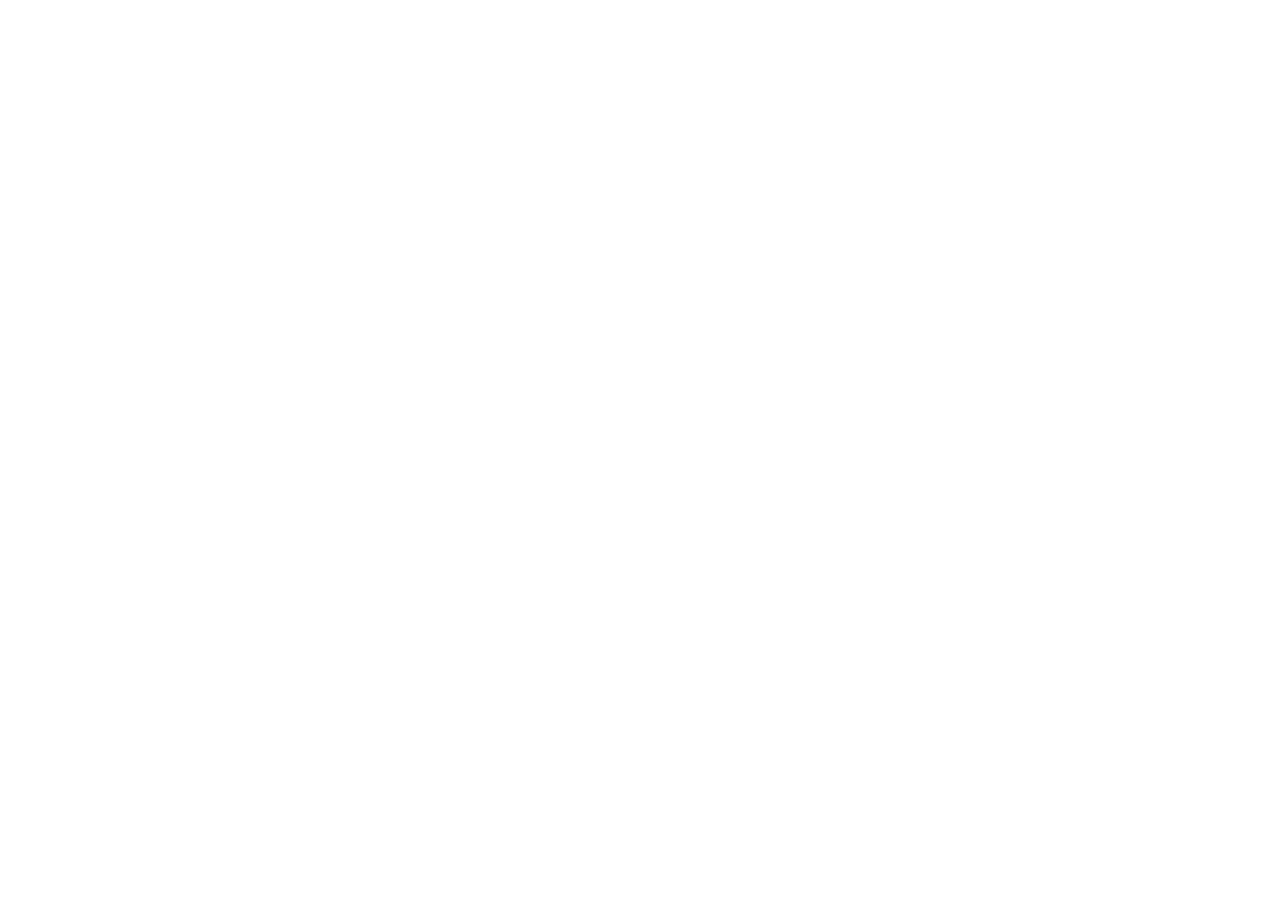
==== index.html @ c27b14d8 "xxx" ====
<!DOCTYPE html>
<html lang="zh-CN">
<head>
    <meta charset="UTF-8">
    <meta name="viewport" content="width=device-width, initial-scale=1.0">
    <title>Document</title>
</head>
<body>
    
</body>
</html>
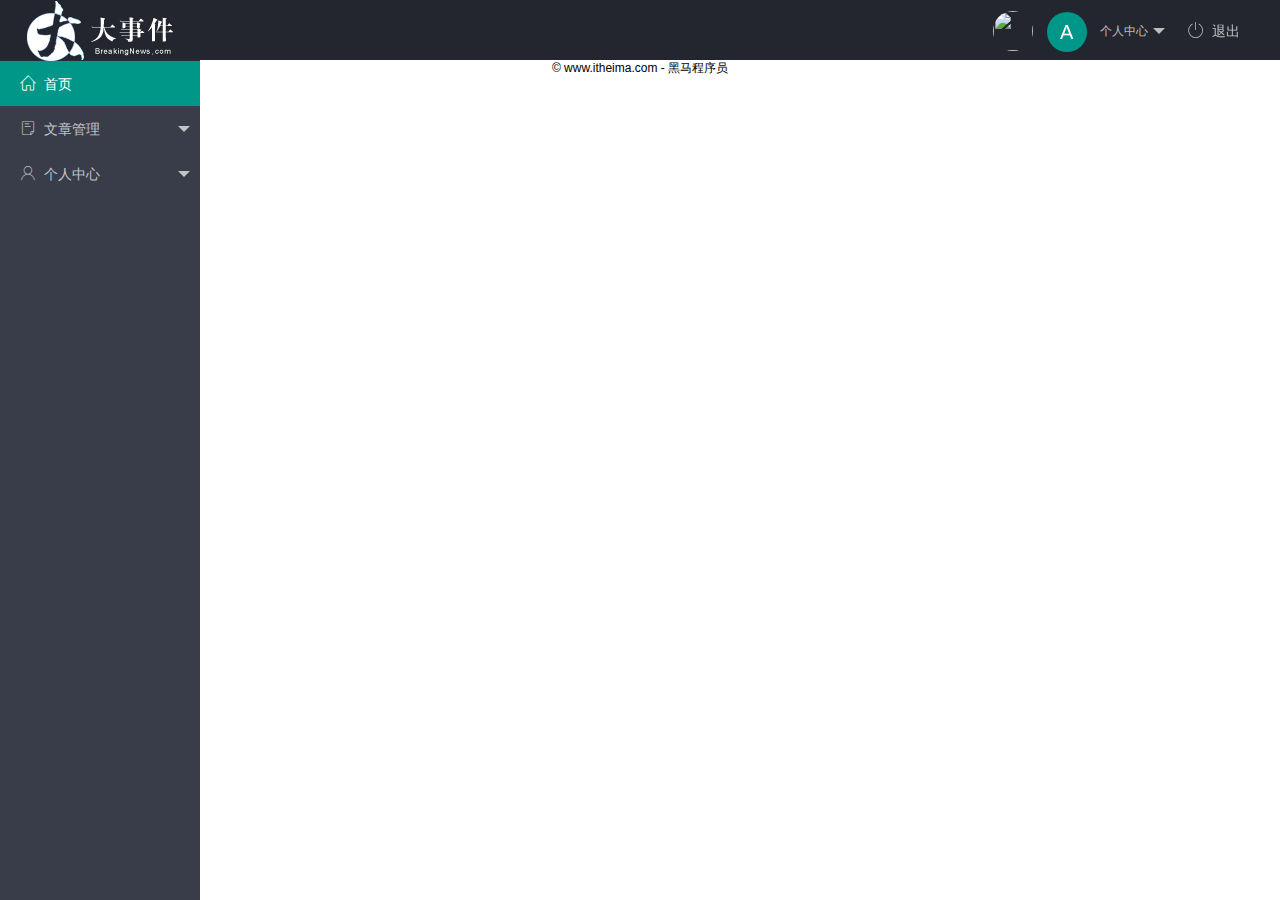
==== commit 047b314f: "完成了主页" ====
--- a/index.html
+++ b/index.html
@@ -1,11 +1,104 @@
 <!DOCTYPE html>
-<html lang="zh-CN">
-<head>
-    <meta charset="UTF-8">
-    <meta name="viewport" content="width=device-width, initial-scale=1.0">
-    <title>Document</title>
-</head>
-<body>
-    
-</body>
+<html lang="en">
+  <head>
+    <meta charset="UTF-8" />
+    <meta name="viewport" content="width=device-width, initial-scale=1.0" />
+    <title>后台主页</title>
+    <!-- 导入 layui 的样式表 -->
+    <link rel="stylesheet" href="/assets/lib/layui/css/layui.css" />
+    <!-- 导入第三方图标库 -->
+    <link rel="stylesheet" href="/assets/fonts/iconfont.css" />
+    <!-- 导入自己的样式表文件： -->
+    <link rel="stylesheet" href="/assets/css/index.css" />
+  </head>
+  <body class="layui-layout-body">
+    <div class="layui-layout layui-layout-admin">
+      <div class="layui-header">
+        <div class="layui-logo">
+          <img src="/assets/images/logo.png" alt="" />
+        </div>
+        <!-- 头部区域（可配合layui已有的水平导航） -->
+        <ul class="layui-nav layui-layout-right">
+          <li class="layui-nav-item">
+            <a href="javascript:;" class="userinfo">
+                <img src="http://t.cn/RCzsdCq" class="layui-nav-img" />
+                <span class="text-avatar">A</span>
+                个人中心
+              </a>
+            <dl class="layui-nav-child">
+              <dd><a href="">基本资料</a></dd>
+              <dd><a href="">更换头像</a></dd>
+              <dd><a href="">重置密码</a></dd>
+            </dl>
+          </li>
+          <li class="layui-nav-item">
+            <a href="javascript:;" id="btnLogout"><span class="iconfont icon-tuichu"></span>退出</a>
+        </li>
+        </ul>
+      </div>
+      
+      
+      
+    </div>
+
+    <div class="layui-side layui-bg-black">
+        <div class="layui-side-scroll">
+            <div class="userinfo">
+                <img src="http://t.cn/RCzsdCq" class="layui-nav-img" />
+                <span class="text-avatar">A</span>
+                <span id="welcome">欢迎 ***</span>
+            </div>
+          <!-- 左侧导航区域（可配合layui已有的垂直导航） -->
+          <ul class="layui-nav layui-nav-tree" lay-shrink="all">
+            <li class="layui-nav-item layui-this">
+              <a href="/home/dashboard.html" target="fm"><span class="iconfont icon-home"></span>首页</a>
+            </li>
+            <li class="layui-nav-item">
+              <a class="" href="javascript:;"><span class="iconfont icon-16"></span>文章管理</a>
+              <dl class="layui-nav-child">
+                <dd>
+                  <a href="javascript:;"><i class="layui-icon layui-icon-app"></i>文章类别</a>
+                </dd>
+                <dd>
+                  <a href="javascript:;"><i class="layui-icon layui-icon-app"></i>文章列表</a>
+                </dd>
+                <dd>
+                  <a href="javascript:;"><i class="layui-icon layui-icon-app"></i>发布文章</a>
+                </dd>
+              </dl>
+            </li>
+            <li class="layui-nav-item">
+              <a href="javascript:;"><span class="iconfont icon-user"></span>个人中心</a>
+              <dl class="layui-nav-child">
+                <dd>
+                  <a href="javascript:;"><i class="layui-icon layui-icon-app"></i>基本资料</a>
+                </dd>
+                <dd>
+                  <a href="javascript:;"><i class="layui-icon layui-icon-app"></i>更换头像</a>
+                </dd>
+                <dd>
+                  <a href="javascript:;"><i class="layui-icon layui-icon-app"></i>重置密码</a>
+                </dd>
+              </dl>
+            </li>
+          </ul>
+        </div>
+      </div>
+      <div class="layui-body">
+        <!-- 内容主体区域 -->
+        <iframe name="fm" src="" frameborder="0"></iframe>
+      </div>
+      <div class="layui-footer">
+        <!-- 底部固定区域 -->
+        © www.itheima.com - 黑马程序员
+      </div>
+    <!-- 导入 layui 的JS文件 -->
+    <script src="/assets/lib/layui/layui.all.js"></script>
+    <!-- 导入 jQuery -->
+    <script src="/assets/lib/jquery.js"></script>
+    <!-- 导入自己封装的 baseAPI -->
+    <script src="/assets/js/baseAPI.js"></script>
+    <!-- 导入自己的 js 文件 -->
+    <script src="/assets/js/index.js"></script>
+  </body>
 </html>--- a/assets/lib/layui/css/layui.css
+++ b/assets/lib/layui/css/layui.css
@@ -0,0 +1,2 @@
+/** layui-v2.5.5 MIT License By https://www.layui.com */
+ .layui-inline,img{display:inline-block;vertical-align:middle}h1,h2,h3,h4,h5,h6{font-weight:400}.layui-edge,.layui-header,.layui-inline,.layui-main{position:relative}.layui-body,.layui-edge,.layui-elip{overflow:hidden}.layui-btn,.layui-edge,.layui-inline,img{vertical-align:middle}.layui-btn,.layui-disabled,.layui-icon,.layui-unselect{-moz-user-select:none;-webkit-user-select:none;-ms-user-select:none}.layui-elip,.layui-form-checkbox span,.layui-form-pane .layui-form-label{text-overflow:ellipsis;white-space:nowrap}.layui-breadcrumb,.layui-tree-btnGroup{visibility:hidden}blockquote,body,button,dd,div,dl,dt,form,h1,h2,h3,h4,h5,h6,input,li,ol,p,pre,td,textarea,th,ul{margin:0;padding:0;-webkit-tap-highlight-color:rgba(0,0,0,0)}a:active,a:hover{outline:0}img{border:none}li{list-style:none}table{border-collapse:collapse;border-spacing:0}h4,h5,h6{font-size:100%}button,input,optgroup,option,select,textarea{font-family:inherit;font-size:inherit;font-style:inherit;font-weight:inherit;outline:0}pre{white-space:pre-wrap;white-space:-moz-pre-wrap;white-space:-pre-wrap;white-space:-o-pre-wrap;word-wrap:break-word}body{line-height:24px;font:14px Helvetica Neue,Helvetica,PingFang SC,Tahoma,Arial,sans-serif}hr{height:1px;margin:10px 0;border:0;clear:both}a{color:#333;text-decoration:none}a:hover{color:#777}a cite{font-style:normal;*cursor:pointer}.layui-border-box,.layui-border-box *{box-sizing:border-box}.layui-box,.layui-box *{box-sizing:content-box}.layui-clear{clear:both;*zoom:1}.layui-clear:after{content:'\20';clear:both;*zoom:1;display:block;height:0}.layui-inline{*display:inline;*zoom:1}.layui-edge{display:inline-block;width:0;height:0;border-width:6px;border-style:dashed;border-color:transparent}.layui-edge-top{top:-4px;border-bottom-color:#999;border-bottom-style:solid}.layui-edge-right{border-left-color:#999;border-left-style:solid}.layui-edge-bottom{top:2px;border-top-color:#999;border-top-style:solid}.layui-edge-left{border-right-color:#999;border-right-style:solid}.layui-disabled,.layui-disabled:hover{color:#d2d2d2!important;cursor:not-allowed!important}.layui-circle{border-radius:100%}.layui-show{display:block!important}.layui-hide{display:none!important}@font-face{font-family:layui-icon;src:url(../font/iconfont.eot?v=250);src:url(../font/iconfont.eot?v=250#iefix) format('embedded-opentype'),url(../font/iconfont.woff2?v=250) format('woff2'),url(../font/iconfont.woff?v=250) format('woff'),url(../font/iconfont.ttf?v=250) format('truetype'),url(../font/iconfont.svg?v=250#layui-icon) format('svg')}.layui-icon{font-family:layui-icon!important;font-size:16px;font-style:normal;-webkit-font-smoothing:antialiased;-moz-osx-font-smoothing:grayscale}.layui-icon-reply-fill:before{content:"\e611"}.layui-icon-set-fill:before{content:"\e614"}.layui-icon-menu-fill:before{content:"\e60f"}.layui-icon-search:before{content:"\e615"}.layui-icon-share:before{content:"\e641"}.layui-icon-set-sm:before{content:"\e620"}.layui-icon-engine:before{content:"\e628"}.layui-icon-close:before{content:"\1006"}.layui-icon-close-fill:before{content:"\1007"}.layui-icon-chart-screen:before{content:"\e629"}.layui-icon-star:before{content:"\e600"}.layui-icon-circle-dot:before{content:"\e617"}.layui-icon-chat:before{content:"\e606"}.layui-icon-release:before{content:"\e609"}.layui-icon-list:before{content:"\e60a"}.layui-icon-chart:before{content:"\e62c"}.layui-icon-ok-circle:before{content:"\1005"}.layui-icon-layim-theme:before{content:"\e61b"}.layui-icon-table:before{content:"\e62d"}.layui-icon-right:before{content:"\e602"}.layui-icon-left:before{content:"\e603"}.layui-icon-cart-simple:before{content:"\e698"}.layui-icon-face-cry:before{content:"\e69c"}.layui-icon-face-smile:before{content:"\e6af"}.layui-icon-survey:before{content:"\e6b2"}.layui-icon-tree:before{content:"\e62e"}.layui-icon-upload-circle:before{content:"\e62f"}.layui-icon-add-circle:before{content:"\e61f"}.layui-icon-download-circle:before{content:"\e601"}.layui-icon-templeate-1:before{content:"\e630"}.layui-icon-util:before{content:"\e631"}.layui-icon-face-surprised:before{content:"\e664"}.layui-icon-edit:before{content:"\e642"}.layui-icon-speaker:before{content:"\e645"}.layui-icon-down:before{content:"\e61a"}.layui-icon-file:before{content:"\e621"}.layui-icon-layouts:before{content:"\e632"}.layui-icon-rate-half:before{content:"\e6c9"}.layui-icon-add-circle-fine:before{content:"\e608"}.layui-icon-prev-circle:before{content:"\e633"}.layui-icon-read:before{content:"\e705"}.layui-icon-404:before{content:"\e61c"}.layui-icon-carousel:before{content:"\e634"}.layui-icon-help:before{content:"\e607"}.layui-icon-code-circle:before{content:"\e635"}.layui-icon-water:before{content:"\e636"}.layui-icon-username:before{content:"\e66f"}.layui-icon-find-fill:before{content:"\e670"}.layui-icon-about:before{content:"\e60b"}.layui-icon-location:before{content:"\e715"}.layui-icon-up:before{content:"\e619"}.layui-icon-pause:before{content:"\e651"}.layui-icon-date:before{content:"\e637"}.layui-icon-layim-uploadfile:before{content:"\e61d"}.layui-icon-delete:before{content:"\e640"}.layui-icon-play:before{content:"\e652"}.layui-icon-top:before{content:"\e604"}.layui-icon-friends:before{content:"\e612"}.layui-icon-refresh-3:before{content:"\e9aa"}.layui-icon-ok:before{content:"\e605"}.layui-icon-layer:before{content:"\e638"}.layui-icon-face-smile-fine:before{content:"\e60c"}.layui-icon-dollar:before{content:"\e659"}.layui-icon-group:before{content:"\e613"}.layui-icon-layim-download:before{content:"\e61e"}.layui-icon-picture-fine:before{content:"\e60d"}.layui-icon-link:before{content:"\e64c"}.layui-icon-diamond:before{content:"\e735"}.layui-icon-log:before{content:"\e60e"}.layui-icon-rate-solid:before{content:"\e67a"}.layui-icon-fonts-del:before{content:"\e64f"}.layui-icon-unlink:before{content:"\e64d"}.layui-icon-fonts-clear:before{content:"\e639"}.layui-icon-triangle-r:before{content:"\e623"}.layui-icon-circle:before{content:"\e63f"}.layui-icon-radio:before{content:"\e643"}.layui-icon-align-center:before{content:"\e647"}.layui-icon-align-right:before{content:"\e648"}.layui-icon-align-left:before{content:"\e649"}.layui-icon-loading-1:before{content:"\e63e"}.layui-icon-return:before{content:"\e65c"}.layui-icon-fonts-strong:before{content:"\e62b"}.layui-icon-upload:before{content:"\e67c"}.layui-icon-dialogue:before{content:"\e63a"}.layui-icon-video:before{content:"\e6ed"}.layui-icon-headset:before{content:"\e6fc"}.layui-icon-cellphone-fine:before{content:"\e63b"}.layui-icon-add-1:before{content:"\e654"}.layui-icon-face-smile-b:before{content:"\e650"}.layui-icon-fonts-html:before{content:"\e64b"}.layui-icon-form:before{content:"\e63c"}.layui-icon-cart:before{content:"\e657"}.layui-icon-camera-fill:before{content:"\e65d"}.layui-icon-tabs:before{content:"\e62a"}.layui-icon-fonts-code:before{content:"\e64e"}.layui-icon-fire:before{content:"\e756"}.layui-icon-set:before{content:"\e716"}.layui-icon-fonts-u:before{content:"\e646"}.layui-icon-triangle-d:before{content:"\e625"}.layui-icon-tips:before{content:"\e702"}.layui-icon-picture:before{content:"\e64a"}.layui-icon-more-vertical:before{content:"\e671"}.layui-icon-flag:before{content:"\e66c"}.layui-icon-loading:before{content:"\e63d"}.layui-icon-fonts-i:before{content:"\e644"}.layui-icon-refresh-1:before{content:"\e666"}.layui-icon-rmb:before{content:"\e65e"}.layui-icon-home:before{content:"\e68e"}.layui-icon-user:before{content:"\e770"}.layui-icon-notice:before{content:"\e667"}.layui-icon-login-weibo:before{content:"\e675"}.layui-icon-voice:before{content:"\e688"}.layui-icon-upload-drag:before{content:"\e681"}.layui-icon-login-qq:before{content:"\e676"}.layui-icon-snowflake:before{content:"\e6b1"}.layui-icon-file-b:before{content:"\e655"}.layui-icon-template:before{content:"\e663"}.layui-icon-auz:before{content:"\e672"}.layui-icon-console:before{content:"\e665"}.layui-icon-app:before{content:"\e653"}.layui-icon-prev:before{content:"\e65a"}.layui-icon-website:before{content:"\e7ae"}.layui-icon-next:before{content:"\e65b"}.layui-icon-component:before{content:"\e857"}.layui-icon-more:before{content:"\e65f"}.layui-icon-login-wechat:before{content:"\e677"}.layui-icon-shrink-right:before{content:"\e668"}.layui-icon-spread-left:before{content:"\e66b"}.layui-icon-camera:before{content:"\e660"}.layui-icon-note:before{content:"\e66e"}.layui-icon-refresh:before{content:"\e669"}.layui-icon-female:before{content:"\e661"}.layui-icon-male:before{content:"\e662"}.layui-icon-password:before{content:"\e673"}.layui-icon-senior:before{content:"\e674"}.layui-icon-theme:before{content:"\e66a"}.layui-icon-tread:before{content:"\e6c5"}.layui-icon-praise:before{content:"\e6c6"}.layui-icon-star-fill:before{content:"\e658"}.layui-icon-rate:before{content:"\e67b"}.layui-icon-template-1:before{content:"\e656"}.layui-icon-vercode:before{content:"\e679"}.layui-icon-cellphone:before{content:"\e678"}.layui-icon-screen-full:before{content:"\e622"}.layui-icon-screen-restore:before{content:"\e758"}.layui-icon-cols:before{content:"\e610"}.layui-icon-export:before{content:"\e67d"}.layui-icon-print:before{content:"\e66d"}.layui-icon-slider:before{content:"\e714"}.layui-icon-addition:before{content:"\e624"}.layui-icon-subtraction:before{content:"\e67e"}.layui-icon-service:before{content:"\e626"}.layui-icon-transfer:before{content:"\e691"}.layui-main{width:1140px;margin:0 auto}.layui-header{z-index:1000;height:60px}.layui-header a:hover{transition:all .5s;-webkit-transition:all .5s}.layui-side{position:fixed;left:0;top:0;bottom:0;z-index:999;width:200px;overflow-x:hidden}.layui-side-scroll{position:relative;width:220px;height:100%;overflow-x:hidden}.layui-body{position:absolute;left:200px;right:0;top:0;bottom:0;z-index:998;width:auto;overflow-y:auto;box-sizing:border-box}.layui-layout-body{overflow:hidden}.layui-layout-admin .layui-header{background-color:#23262E}.layui-layout-admin .layui-side{top:60px;width:200px;overflow-x:hidden}.layui-layout-admin .layui-body{position:fixed;top:60px;bottom:44px}.layui-layout-admin .layui-main{width:auto;margin:0 15px}.layui-layout-admin .layui-footer{position:fixed;left:200px;right:0;bottom:0;height:44px;line-height:44px;padding:0 15px;background-color:#eee}.layui-layout-admin .layui-logo{position:absolute;left:0;top:0;width:200px;height:100%;line-height:60px;text-align:center;color:#009688;font-size:16px}.layui-layout-admin .layui-header .layui-nav{background:0 0}.layui-layout-left{position:absolute!important;left:200px;top:0}.layui-layout-right{position:absolute!important;right:0;top:0}.layui-container{position:relative;margin:0 auto;padding:0 15px;box-sizing:border-box}.layui-fluid{position:relative;margin:0 auto;padding:0 15px}.layui-row:after,.layui-row:before{content:'';display:block;clear:both}.layui-col-lg1,.layui-col-lg10,.layui-col-lg11,.layui-col-lg12,.layui-col-lg2,.layui-col-lg3,.layui-col-lg4,.layui-col-lg5,.layui-col-lg6,.layui-col-lg7,.layui-col-lg8,.layui-col-lg9,.layui-col-md1,.layui-col-md10,.layui-col-md11,.layui-col-md12,.layui-col-md2,.layui-col-md3,.layui-col-md4,.layui-col-md5,.layui-col-md6,.layui-col-md7,.layui-col-md8,.layui-col-md9,.layui-col-sm1,.layui-col-sm10,.layui-col-sm11,.layui-col-sm12,.layui-col-sm2,.layui-col-sm3,.layui-col-sm4,.layui-col-sm5,.layui-col-sm6,.layui-col-sm7,.layui-col-sm8,.layui-col-sm9,.layui-col-xs1,.layui-col-xs10,.layui-col-xs11,.layui-col-xs12,.layui-col-xs2,.layui-col-xs3,.layui-col-xs4,.layui-col-xs5,.layui-col-xs6,.layui-col-xs7,.layui-col-xs8,.layui-col-xs9{position:relative;display:block;box-sizing:border-box}.layui-col-xs1,.layui-col-xs10,.layui-col-xs11,.layui-col-xs12,.layui-col-xs2,.layui-col-xs3,.layui-col-xs4,.layui-col-xs5,.layui-col-xs6,.layui-col-xs7,.layui-col-xs8,.layui-col-xs9{float:left}.layui-col-xs1{width:8.33333333%}.layui-col-xs2{width:16.66666667%}.layui-col-xs3{width:25%}.layui-col-xs4{width:33.33333333%}.layui-col-xs5{width:41.66666667%}.layui-col-xs6{width:50%}.layui-col-xs7{width:58.33333333%}.layui-col-xs8{width:66.66666667%}.layui-col-xs9{width:75%}.layui-col-xs10{width:83.33333333%}.layui-col-xs11{width:91.66666667%}.layui-col-xs12{width:100%}.layui-col-xs-offset1{margin-left:8.33333333%}.layui-col-xs-offset2{margin-left:16.66666667%}.layui-col-xs-offset3{margin-left:25%}.layui-col-xs-offset4{margin-left:33.33333333%}.layui-col-xs-offset5{margin-left:41.66666667%}.layui-col-xs-offset6{margin-left:50%}.layui-col-xs-offset7{margin-left:58.33333333%}.layui-col-xs-offset8{margin-left:66.66666667%}.layui-col-xs-offset9{margin-left:75%}.layui-col-xs-offset10{margin-left:83.33333333%}.layui-col-xs-offset11{margin-left:91.66666667%}.layui-col-xs-offset12{margin-left:100%}@media screen and (max-width:768px){.layui-hide-xs{display:none!important}.layui-show-xs-block{display:block!important}.layui-show-xs-inline{display:inline!important}.layui-show-xs-inline-block{display:inline-block!important}}@media screen and (min-width:768px){.layui-container{width:750px}.layui-hide-sm{display:none!important}.layui-show-sm-block{display:block!important}.layui-show-sm-inline{display:inline!important}.layui-show-sm-inline-block{display:inline-block!important}.layui-col-sm1,.layui-col-sm10,.layui-col-sm11,.layui-col-sm12,.layui-col-sm2,.layui-col-sm3,.layui-col-sm4,.layui-col-sm5,.layui-col-sm6,.layui-col-sm7,.layui-col-sm8,.layui-col-sm9{float:left}.layui-col-sm1{width:8.33333333%}.layui-col-sm2{width:16.66666667%}.layui-col-sm3{width:25%}.layui-col-sm4{width:33.33333333%}.layui-col-sm5{width:41.66666667%}.layui-col-sm6{width:50%}.layui-col-sm7{width:58.33333333%}.layui-col-sm8{width:66.66666667%}.layui-col-sm9{width:75%}.layui-col-sm10{width:83.33333333%}.layui-col-sm11{width:91.66666667%}.layui-col-sm12{width:100%}.layui-col-sm-offset1{margin-left:8.33333333%}.layui-col-sm-offset2{margin-left:16.66666667%}.layui-col-sm-offset3{margin-left:25%}.layui-col-sm-offset4{margin-left:33.33333333%}.layui-col-sm-offset5{margin-left:41.66666667%}.layui-col-sm-offset6{margin-left:50%}.layui-col-sm-offset7{margin-left:58.33333333%}.layui-col-sm-offset8{margin-left:66.66666667%}.layui-col-sm-offset9{margin-left:75%}.layui-col-sm-offset10{margin-left:83.33333333%}.layui-col-sm-offset11{margin-left:91.66666667%}.layui-col-sm-offset12{margin-left:100%}}@media screen and (min-width:992px){.layui-container{width:970px}.layui-hide-md{display:none!important}.layui-show-md-block{display:block!important}.layui-show-md-inline{display:inline!important}.layui-show-md-inline-block{display:inline-block!important}.layui-col-md1,.layui-col-md10,.layui-col-md11,.layui-col-md12,.layui-col-md2,.layui-col-md3,.layui-col-md4,.layui-col-md5,.layui-col-md6,.layui-col-md7,.layui-col-md8,.layui-col-md9{float:left}.layui-col-md1{width:8.33333333%}.layui-col-md2{width:16.66666667%}.layui-col-md3{width:25%}.layui-col-md4{width:33.33333333%}.layui-col-md5{width:41.66666667%}.layui-col-md6{width:50%}.layui-col-md7{width:58.33333333%}.layui-col-md8{width:66.66666667%}.layui-col-md9{width:75%}.layui-col-md10{width:83.33333333%}.layui-col-md11{width:91.66666667%}.layui-col-md12{width:100%}.layui-col-md-offset1{margin-left:8.33333333%}.layui-col-md-offset2{margin-left:16.66666667%}.layui-col-md-offset3{margin-left:25%}.layui-col-md-offset4{margin-left:33.33333333%}.layui-col-md-offset5{margin-left:41.66666667%}.layui-col-md-offset6{margin-left:50%}.layui-col-md-offset7{margin-left:58.33333333%}.layui-col-md-offset8{margin-left:66.66666667%}.layui-col-md-offset9{margin-left:75%}.layui-col-md-offset10{margin-left:83.33333333%}.layui-col-md-offset11{margin-left:91.66666667%}.layui-col-md-offset12{margin-left:100%}}@media screen and (min-width:1200px){.layui-container{width:1170px}.layui-hide-lg{display:none!important}.layui-show-lg-block{display:block!important}.layui-show-lg-inline{display:inline!important}.layui-show-lg-inline-block{display:inline-block!important}.layui-col-lg1,.layui-col-lg10,.layui-col-lg11,.layui-col-lg12,.layui-col-lg2,.layui-col-lg3,.layui-col-lg4,.layui-col-lg5,.layui-col-lg6,.layui-col-lg7,.layui-col-lg8,.layui-col-lg9{float:left}.layui-col-lg1{width:8.33333333%}.layui-col-lg2{width:16.66666667%}.layui-col-lg3{width:25%}.layui-col-lg4{width:33.33333333%}.layui-col-lg5{width:41.66666667%}.layui-col-lg6{width:50%}.layui-col-lg7{width:58.33333333%}.layui-col-lg8{width:66.66666667%}.layui-col-lg9{width:75%}.layui-col-lg10{width:83.33333333%}.layui-col-lg11{width:91.66666667%}.layui-col-lg12{width:100%}.layui-col-lg-offset1{margin-left:8.33333333%}.layui-col-lg-offset2{margin-left:16.66666667%}.layui-col-lg-offset3{margin-left:25%}.layui-col-lg-offset4{margin-left:33.33333333%}.layui-col-lg-offset5{margin-left:41.66666667%}.layui-col-lg-offset6{margin-left:50%}.layui-col-lg-offset7{margin-left:58.33333333%}.layui-col-lg-offset8{margin-left:66.66666667%}.layui-col-lg-offset9{margin-left:75%}.layui-col-lg-offset10{margin-left:83.33333333%}.layui-col-lg-offset11{margin-left:91.66666667%}.layui-col-lg-offset12{margin-left:100%}}.layui-col-space1{margin:-.5px}.layui-col-space1>*{padding:.5px}.layui-col-space3{margin:-1.5px}.layui-col-space3>*{padding:1.5px}.layui-col-space5{margin:-2.5px}.layui-col-space5>*{padding:2.5px}.layui-col-space8{margin:-3.5px}.layui-col-space8>*{padding:3.5px}.layui-col-space10{margin:-5px}.layui-col-space10>*{padding:5px}.layui-col-space12{margin:-6px}.layui-col-space12>*{padding:6px}.layui-col-space15{margin:-7.5px}.layui-col-space15>*{padding:7.5px}.layui-col-space18{margin:-9px}.layui-col-space18>*{padding:9px}.layui-col-space20{margin:-10px}.layui-col-space20>*{padding:10px}.layui-col-space22{margin:-11px}.layui-col-space22>*{padding:11px}.layui-col-space25{margin:-12.5px}.layui-col-space25>*{padding:12.5px}.layui-col-space30{margin:-15px}.layui-col-space30>*{padding:15px}.layui-btn,.layui-input,.layui-select,.layui-textarea,.layui-upload-button{outline:0;-webkit-appearance:none;transition:all .3s;-webkit-transition:all .3s;box-sizing:border-box}.layui-elem-quote{margin-bottom:10px;padding:15px;line-height:22px;border-left:5px solid #009688;border-radius:0 2px 2px 0;background-color:#f2f2f2}.layui-quote-nm{border-style:solid;border-width:1px 1px 1px 5px;background:0 0}.layui-elem-field{margin-bottom:10px;padding:0;border-width:1px;border-style:solid}.layui-elem-field legend{margin-left:20px;padding:0 10px;font-size:20px;font-weight:300}.layui-field-title{margin:10px 0 20px;border-width:1px 0 0}.layui-field-box{padding:10px 15px}.layui-field-title .layui-field-box{padding:10px 0}.layui-progress{position:relative;height:6px;border-radius:20px;background-color:#e2e2e2}.layui-progress-bar{position:absolute;left:0;top:0;width:0;max-width:100%;height:6px;border-radius:20px;text-align:right;background-color:#5FB878;transition:all .3s;-webkit-transition:all .3s}.layui-progress-big,.layui-progress-big .layui-progress-bar{height:18px;line-height:18px}.layui-progress-text{position:relative;top:-20px;line-height:18px;font-size:12px;color:#666}.layui-progress-big .layui-progress-text{position:static;padding:0 10px;color:#fff}.layui-collapse{border-width:1px;border-style:solid;border-radius:2px}.layui-colla-content,.layui-colla-item{border-top-width:1px;border-top-style:solid}.layui-colla-item:first-child{border-top:none}.layui-colla-title{position:relative;height:42px;line-height:42px;padding:0 15px 0 35px;color:#333;background-color:#f2f2f2;cursor:pointer;font-size:14px;overflow:hidden}.layui-colla-content{display:none;padding:10px 15px;line-height:22px;color:#666}.layui-colla-icon{position:absolute;left:15px;top:0;font-size:14px}.layui-card{margin-bottom:15px;border-radius:2px;background-color:#fff;box-shadow:0 1px 2px 0 rgba(0,0,0,.05)}.layui-card:last-child{margin-bottom:0}.layui-card-header{position:relative;height:42px;line-height:42px;padding:0 15px;border-bottom:1px solid #f6f6f6;color:#333;border-radius:2px 2px 0 0;font-size:14px}.layui-bg-black,.layui-bg-blue,.layui-bg-cyan,.layui-bg-green,.layui-bg-orange,.layui-bg-red{color:#fff!important}.layui-card-body{position:relative;padding:10px 15px;line-height:24px}.layui-card-body[pad15]{padding:15px}.layui-card-body[pad20]{padding:20px}.layui-card-body .layui-table{margin:5px 0}.layui-card .layui-tab{margin:0}.layui-panel-window{position:relative;padding:15px;border-radius:0;border-top:5px solid #E6E6E6;background-color:#fff}.layui-auxiliar-moving{position:fixed;left:0;right:0;top:0;bottom:0;width:100%;height:100%;background:0 0;z-index:9999999999}.layui-form-label,.layui-form-mid,.layui-form-select,.layui-input-block,.layui-input-inline,.layui-textarea{position:relative}.layui-bg-red{background-color:#FF5722!important}.layui-bg-orange{background-color:#FFB800!important}.layui-bg-green{background-color:#009688!important}.layui-bg-cyan{background-color:#2F4056!important}.layui-bg-blue{background-color:#1E9FFF!important}.layui-bg-black{background-color:#393D49!important}.layui-bg-gray{background-color:#eee!important;color:#666!important}.layui-badge-rim,.layui-colla-content,.layui-colla-item,.layui-collapse,.layui-elem-field,.layui-form-pane .layui-form-item[pane],.layui-form-pane .layui-form-label,.layui-input,.layui-layedit,.layui-layedit-tool,.layui-quote-nm,.layui-select,.layui-tab-bar,.layui-tab-card,.layui-tab-title,.layui-tab-title .layui-this:after,.layui-textarea{border-color:#e6e6e6}.layui-timeline-item:before,hr{background-color:#e6e6e6}.layui-text{line-height:22px;font-size:14px;color:#666}.layui-text h1,.layui-text h2,.layui-text h3{font-weight:500;color:#333}.layui-text h1{font-size:30px}.layui-text h2{font-size:24px}.layui-text h3{font-size:18px}.layui-text a:not(.layui-btn){color:#01AAED}.layui-text a:not(.layui-btn):hover{text-decoration:underline}.layui-text ul{padding:5px 0 5px 15px}.layui-text ul li{margin-top:5px;list-style-type:disc}.layui-text em,.layui-word-aux{color:#999!important;padding:0 5px!important}.layui-btn{display:inline-block;height:38px;line-height:38px;padding:0 18px;background-color:#009688;color:#fff;white-space:nowrap;text-align:center;font-size:14px;border:none;border-radius:2px;cursor:pointer}.layui-btn:hover{opacity:.8;filter:alpha(opacity=80);color:#fff}.layui-btn:active{opacity:1;filter:alpha(opacity=100)}.layui-btn+.layui-btn{margin-left:10px}.layui-btn-container{font-size:0}.layui-btn-container .layui-btn{margin-right:10px;margin-bottom:10px}.layui-btn-container .layui-btn+.layui-btn{margin-left:0}.layui-table .layui-btn-container .layui-btn{margin-bottom:9px}.layui-btn-radius{border-radius:100px}.layui-btn .layui-icon{margin-right:3px;font-size:18px;vertical-align:bottom;vertical-align:middle\9}.layui-btn-primary{border:1px solid #C9C9C9;background-color:#fff;color:#555}.layui-btn-primary:hover{border-color:#009688;color:#333}.layui-btn-normal{background-color:#1E9FFF}.layui-btn-warm{background-color:#FFB800}.layui-btn-danger{background-color:#FF5722}.layui-btn-checked{background-color:#5FB878}.layui-btn-disabled,.layui-btn-disabled:active,.layui-btn-disabled:hover{border:1px solid #e6e6e6;background-color:#FBFBFB;color:#C9C9C9;cursor:not-allowed;opacity:1}.layui-btn-lg{height:44px;line-height:44px;padding:0 25px;font-size:16px}.layui-btn-sm{height:30px;line-height:30px;padding:0 10px;font-size:12px}.layui-btn-sm i{font-size:16px!important}.layui-btn-xs{height:22px;line-height:22px;padding:0 5px;font-size:12px}.layui-btn-xs i{font-size:14px!important}.layui-btn-group{display:inline-block;vertical-align:middle;font-size:0}.layui-btn-group .layui-btn{margin-left:0!important;margin-right:0!important;border-left:1px solid rgba(255,255,255,.5);border-radius:0}.layui-btn-group .layui-btn-primary{border-left:none}.layui-btn-group .layui-btn-primary:hover{border-color:#C9C9C9;color:#009688}.layui-btn-group .layui-btn:first-child{border-left:none;border-radius:2px 0 0 2px}.layui-btn-group .layui-btn-primary:first-child{border-left:1px solid #c9c9c9}.layui-btn-group .layui-btn:last-child{border-radius:0 2px 2px 0}.layui-btn-group .layui-btn+.layui-btn{margin-left:0}.layui-btn-group+.layui-btn-group{margin-left:10px}.layui-btn-fluid{width:100%}.layui-input,.layui-select,.layui-textarea{height:38px;line-height:1.3;line-height:38px\9;border-width:1px;border-style:solid;background-color:#fff;border-radius:2px}.layui-input::-webkit-input-placeholder,.layui-select::-webkit-input-placeholder,.layui-textarea::-webkit-input-placeholder{line-height:1.3}.layui-input,.layui-textarea{display:block;width:100%;padding-left:10px}.layui-input:hover,.layui-textarea:hover{border-color:#D2D2D2!important}.layui-input:focus,.layui-textarea:focus{border-color:#C9C9C9!important}.layui-textarea{min-height:100px;height:auto;line-height:20px;padding:6px 10px;resize:vertical}.layui-select{padding:0 10px}.layui-form input[type=checkbox],.layui-form input[type=radio],.layui-form select{display:none}.layui-form [lay-ignore]{display:initial}.layui-form-item{margin-bottom:15px;clear:both;*zoom:1}.layui-form-item:after{content:'\20';clear:both;*zoom:1;display:block;height:0}.layui-form-label{float:left;display:block;padding:9px 15px;width:80px;font-weight:400;line-height:20px;text-align:right}.layui-form-label-col{display:block;float:none;padding:9px 0;line-height:20px;text-align:left}.layui-form-item .layui-inline{margin-bottom:5px;margin-right:10px}.layui-input-block{margin-left:110px;min-height:36px}.layui-input-inline{display:inline-block;vertical-align:middle}.layui-form-item .layui-input-inline{float:left;width:190px;margin-right:10px}.layui-form-text .layui-input-inline{width:auto}.layui-form-mid{float:left;display:block;padding:9px 0!important;line-height:20px;margin-right:10px}.layui-form-danger+.layui-form-select .layui-input,.layui-form-danger:focus{border-color:#FF5722!important}.layui-form-select .layui-input{padding-right:30px;cursor:pointer}.layui-form-select .layui-edge{position:absolute;right:10px;top:50%;margin-top:-3px;cursor:pointer;border-width:6px;border-top-color:#c2c2c2;border-top-style:solid;transition:all .3s;-webkit-transition:all .3s}.layui-form-select dl{display:none;position:absolute;left:0;top:42px;padding:5px 0;z-index:899;min-width:100%;border:1px solid #d2d2d2;max-height:300px;overflow-y:auto;background-color:#fff;border-radius:2px;box-shadow:0 2px 4px rgba(0,0,0,.12);box-sizing:border-box}.layui-form-select dl dd,.layui-form-select dl dt{padding:0 10px;line-height:36px;white-space:nowrap;overflow:hidden;text-overflow:ellipsis}.layui-form-select dl dt{font-size:12px;color:#999}.layui-form-select dl dd{cursor:pointer}.layui-form-select dl dd:hover{background-color:#f2f2f2;-webkit-transition:.5s all;transition:.5s all}.layui-form-select .layui-select-group dd{padding-left:20px}.layui-form-select dl dd.layui-select-tips{padding-left:10px!important;color:#999}.layui-form-select dl dd.layui-this{background-color:#5FB878;color:#fff}.layui-form-checkbox,.layui-form-select dl dd.layui-disabled{background-color:#fff}.layui-form-selected dl{display:block}.layui-form-checkbox,.layui-form-checkbox *,.layui-form-switch{display:inline-block;vertical-align:middle}.layui-form-selected .layui-edge{margin-top:-9px;-webkit-transform:rotate(180deg);transform:rotate(180deg);margin-top:-3px\9}:root .layui-form-selected .layui-edge{margin-top:-9px\0/IE9}.layui-form-selectup dl{top:auto;bottom:42px}.layui-select-none{margin:5px 0;text-align:center;color:#999}.layui-select-disabled .layui-disabled{border-color:#eee!important}.layui-select-disabled .layui-edge{border-top-color:#d2d2d2}.layui-form-checkbox{position:relative;height:30px;line-height:30px;margin-right:10px;padding-right:30px;cursor:pointer;font-size:0;-webkit-transition:.1s linear;transition:.1s linear;box-sizing:border-box}.layui-form-checkbox span{padding:0 10px;height:100%;font-size:14px;border-radius:2px 0 0 2px;background-color:#d2d2d2;color:#fff;overflow:hidden}.layui-form-checkbox:hover span{background-color:#c2c2c2}.layui-form-checkbox i{position:absolute;right:0;top:0;width:30px;height:28px;border:1px solid #d2d2d2;border-left:none;border-radius:0 2px 2px 0;color:#fff;font-size:20px;text-align:center}.layui-form-checkbox:hover i{border-color:#c2c2c2;color:#c2c2c2}.layui-form-checked,.layui-form-checked:hover{border-color:#5FB878}.layui-form-checked span,.layui-form-checked:hover span{background-color:#5FB878}.layui-form-checked i,.layui-form-checked:hover i{color:#5FB878}.layui-form-item .layui-form-checkbox{margin-top:4px}.layui-form-checkbox[lay-skin=primary]{height:auto!important;line-height:normal!important;min-width:18px;min-height:18px;border:none!important;margin-right:0;padding-left:28px;padding-right:0;background:0 0}.layui-form-checkbox[lay-skin=primary] span{padding-left:0;padding-right:15px;line-height:18px;background:0 0;color:#666}.layui-form-checkbox[lay-skin=primary] i{right:auto;left:0;width:16px;height:16px;line-height:16px;border:1px solid #d2d2d2;font-size:12px;border-radius:2px;background-color:#fff;-webkit-transition:.1s linear;transition:.1s linear}.layui-form-checkbox[lay-skin=primary]:hover i{border-color:#5FB878;color:#fff}.layui-form-checked[lay-skin=primary] i{border-color:#5FB878!important;background-color:#5FB878;color:#fff}.layui-checkbox-disbaled[lay-skin=primary] span{background:0 0!important;color:#c2c2c2}.layui-checkbox-disbaled[lay-skin=primary]:hover i{border-color:#d2d2d2}.layui-form-item .layui-form-checkbox[lay-skin=primary]{margin-top:10px}.layui-form-switch{position:relative;height:22px;line-height:22px;min-width:35px;padding:0 5px;margin-top:8px;border:1px solid #d2d2d2;border-radius:20px;cursor:pointer;background-color:#fff;-webkit-transition:.1s linear;transition:.1s linear}.layui-form-switch i{position:absolute;left:5px;top:3px;width:16px;height:16px;border-radius:20px;background-color:#d2d2d2;-webkit-transition:.1s linear;transition:.1s linear}.layui-form-switch em{position:relative;top:0;width:25px;margin-left:21px;padding:0!important;text-align:center!important;color:#999!important;font-style:normal!important;font-size:12px}.layui-form-onswitch{border-color:#5FB878;background-color:#5FB878}.layui-checkbox-disbaled,.layui-checkbox-disbaled i{border-color:#e2e2e2!important}.layui-form-onswitch i{left:100%;margin-left:-21px;background-color:#fff}.layui-form-onswitch em{margin-left:5px;margin-right:21px;color:#fff!important}.layui-checkbox-disbaled span{background-color:#e2e2e2!important}.layui-checkbox-disbaled:hover i{color:#fff!important}[lay-radio]{display:none}.layui-form-radio,.layui-form-radio *{display:inline-block;vertical-align:middle}.layui-form-radio{line-height:28px;margin:6px 10px 0 0;padding-right:10px;cursor:pointer;font-size:0}.layui-form-radio *{font-size:14px}.layui-form-radio>i{margin-right:8px;font-size:22px;color:#c2c2c2}.layui-form-radio>i:hover,.layui-form-radioed>i{color:#5FB878}.layui-radio-disbaled>i{color:#e2e2e2!important}.layui-form-pane .layui-form-label{width:110px;padding:8px 15px;height:38px;line-height:20px;border-width:1px;border-style:solid;border-radius:2px 0 0 2px;text-align:center;background-color:#FBFBFB;overflow:hidden;box-sizing:border-box}.layui-form-pane .layui-input-inline{margin-left:-1px}.layui-form-pane .layui-input-block{margin-left:110px;left:-1px}.layui-form-pane .layui-input{border-radius:0 2px 2px 0}.layui-form-pane .layui-form-text .layui-form-label{float:none;width:100%;border-radius:2px;box-sizing:border-box;text-align:left}.layui-form-pane .layui-form-text .layui-input-inline{display:block;margin:0;top:-1px;clear:both}.layui-form-pane .layui-form-text .layui-input-block{margin:0;left:0;top:-1px}.layui-form-pane .layui-form-text .layui-textarea{min-height:100px;border-radius:0 0 2px 2px}.layui-form-pane .layui-form-checkbox{margin:4px 0 4px 10px}.layui-form-pane .layui-form-radio,.layui-form-pane .layui-form-switch{margin-top:6px;margin-left:10px}.layui-form-pane .layui-form-item[pane]{position:relative;border-width:1px;border-style:solid}.layui-form-pane .layui-form-item[pane] .layui-form-label{position:absolute;left:0;top:0;height:100%;border-width:0 1px 0 0}.layui-form-pane .layui-form-item[pane] .layui-input-inline{margin-left:110px}@media screen and (max-width:450px){.layui-form-item .layui-form-label{text-overflow:ellipsis;overflow:hidden;white-space:nowrap}.layui-form-item .layui-inline{display:block;margin-right:0;margin-bottom:20px;clear:both}.layui-form-item .layui-inline:after{content:'\20';clear:both;display:block;height:0}.layui-form-item .layui-input-inline{display:block;float:none;left:-3px;width:auto;margin:0 0 10px 112px}.layui-form-item .layui-input-inline+.layui-form-mid{margin-left:110px;top:-5px;padding:0}.layui-form-item .layui-form-checkbox{margin-right:5px;margin-bottom:5px}}.layui-layedit{border-width:1px;border-style:solid;border-radius:2px}.layui-layedit-tool{padding:3px 5px;border-bottom-width:1px;border-bottom-style:solid;font-size:0}.layedit-tool-fixed{position:fixed;top:0;border-top:1px solid #e2e2e2}.layui-layedit-tool .layedit-tool-mid,.layui-layedit-tool .layui-icon{display:inline-block;vertical-align:middle;text-align:center;font-size:14px}.layui-layedit-tool .layui-icon{position:relative;width:32px;height:30px;line-height:30px;margin:3px 5px;color:#777;cursor:pointer;border-radius:2px}.layui-layedit-tool .layui-icon:hover{color:#393D49}.layui-layedit-tool .layui-icon:active{color:#000}.layui-layedit-tool .layedit-tool-active{background-color:#e2e2e2;color:#000}.layui-layedit-tool .layui-disabled,.layui-layedit-tool .layui-disabled:hover{color:#d2d2d2;cursor:not-allowed}.layui-layedit-tool .layedit-tool-mid{width:1px;height:18px;margin:0 10px;background-color:#d2d2d2}.layedit-tool-html{width:50px!important;font-size:30px!important}.layedit-tool-b,.layedit-tool-code,.layedit-tool-help{font-size:16px!important}.layedit-tool-d,.layedit-tool-face,.layedit-tool-image,.layedit-tool-unlink{font-size:18px!important}.layedit-tool-image input{position:absolute;font-size:0;left:0;top:0;width:100%;height:100%;opacity:.01;filter:Alpha(opacity=1);cursor:pointer}.layui-layedit-iframe iframe{display:block;width:100%}#LAY_layedit_code{overflow:hidden}.layui-laypage{display:inline-block;*display:inline;*zoom:1;vertical-align:middle;margin:10px 0;font-size:0}.layui-laypage>a:first-child,.layui-laypage>a:first-child em{border-radius:2px 0 0 2px}.layui-laypage>a:last-child,.layui-laypage>a:last-child em{border-radius:0 2px 2px 0}.layui-laypage>:first-child{margin-left:0!important}.layui-laypage>:last-child{margin-right:0!important}.layui-laypage a,.layui-laypage button,.layui-laypage input,.layui-laypage select,.layui-laypage span{border:1px solid #e2e2e2}.layui-laypage a,.layui-laypage span{display:inline-block;*display:inline;*zoom:1;vertical-align:middle;padding:0 15px;height:28px;line-height:28px;margin:0 -1px 5px 0;background-color:#fff;color:#333;font-size:12px}.layui-flow-more a *,.layui-laypage input,.layui-table-view select[lay-ignore]{display:inline-block}.layui-laypage a:hover{color:#009688}.layui-laypage em{font-style:normal}.layui-laypage .layui-laypage-spr{color:#999;font-weight:700}.layui-laypage a{text-decoration:none}.layui-laypage .layui-laypage-curr{position:relative}.layui-laypage .layui-laypage-curr em{position:relative;color:#fff}.layui-laypage .layui-laypage-curr .layui-laypage-em{position:absolute;left:-1px;top:-1px;padding:1px;width:100%;height:100%;background-color:#009688}.layui-laypage-em{border-radius:2px}.layui-laypage-next em,.layui-laypage-prev em{font-family:Sim sun;font-size:16px}.layui-laypage .layui-laypage-count,.layui-laypage .layui-laypage-limits,.layui-laypage .layui-laypage-refresh,.layui-laypage .layui-laypage-skip{margin-left:10px;margin-right:10px;padding:0;border:none}.layui-laypage .layui-laypage-limits,.layui-laypage .layui-laypage-refresh{vertical-align:top}.layui-laypage .layui-laypage-refresh i{font-size:18px;cursor:pointer}.layui-laypage select{height:22px;padding:3px;border-radius:2px;cursor:pointer}.layui-laypage .layui-laypage-skip{height:30px;line-height:30px;color:#999}.layui-laypage button,.layui-laypage input{height:30px;line-height:30px;border-radius:2px;vertical-align:top;background-color:#fff;box-sizing:border-box}.layui-laypage input{width:40px;margin:0 10px;padding:0 3px;text-align:center}.layui-laypage input:focus,.layui-laypage select:focus{border-color:#009688!important}.layui-laypage button{margin-left:10px;padding:0 10px;cursor:pointer}.layui-table,.layui-table-view{margin:10px 0}.layui-flow-more{margin:10px 0;text-align:center;color:#999;font-size:14px}.layui-flow-more a{height:32px;line-height:32px}.layui-flow-more a *{vertical-align:top}.layui-flow-more a cite{padding:0 20px;border-radius:3px;background-color:#eee;color:#333;font-style:normal}.layui-flow-more a cite:hover{opacity:.8}.layui-flow-more a i{font-size:30px;color:#737383}.layui-table{width:100%;background-color:#fff;color:#666}.layui-table tr{transition:all .3s;-webkit-transition:all .3s}.layui-table th{text-align:left;font-weight:400}.layui-table tbody tr:hover,.layui-table thead tr,.layui-table-click,.layui-table-header,.layui-table-hover,.layui-table-mend,.layui-table-patch,.layui-table-tool,.layui-table-total,.layui-table-total tr,.layui-table[lay-even] tr:nth-child(even){background-color:#f2f2f2}.layui-table td,.layui-table th,.layui-table-col-set,.layui-table-fixed-r,.layui-table-grid-down,.layui-table-header,.layui-table-page,.layui-table-tips-main,.layui-table-tool,.layui-table-total,.layui-table-view,.layui-table[lay-skin=line],.layui-table[lay-skin=row]{border-width:1px;border-style:solid;border-color:#e6e6e6}.layui-table td,.layui-table th{position:relative;padding:9px 15px;min-height:20px;line-height:20px;font-size:14px}.layui-table[lay-skin=line] td,.layui-table[lay-skin=line] th{border-width:0 0 1px}.layui-table[lay-skin=row] td,.layui-table[lay-skin=row] th{border-width:0 1px 0 0}.layui-table[lay-skin=nob] td,.layui-table[lay-skin=nob] th{border:none}.layui-table img{max-width:100px}.layui-table[lay-size=lg] td,.layui-table[lay-size=lg] th{padding:15px 30px}.layui-table-view .layui-table[lay-size=lg] .layui-table-cell{height:40px;line-height:40px}.layui-table[lay-size=sm] td,.layui-table[lay-size=sm] th{font-size:12px;padding:5px 10px}.layui-table-view .layui-table[lay-size=sm] .layui-table-cell{height:20px;line-height:20px}.layui-table[lay-data]{display:none}.layui-table-box{position:relative;overflow:hidden}.layui-table-view .layui-table{position:relative;width:auto;margin:0}.layui-table-view .layui-table[lay-skin=line]{border-width:0 1px 0 0}.layui-table-view .layui-table[lay-skin=row]{border-width:0 0 1px}.layui-table-view .layui-table td,.layui-table-view .layui-table th{padding:5px 0;border-top:none;border-left:none}.layui-table-view .layui-table th.layui-unselect .layui-table-cell span{cursor:pointer}.layui-table-view .layui-table td{cursor:default}.layui-table-view .layui-table td[data-edit=text]{cursor:text}.layui-table-view .layui-form-checkbox[lay-skin=primary] i{width:18px;height:18px}.layui-table-view .layui-form-radio{line-height:0;padding:0}.layui-table-view .layui-form-radio>i{margin:0;font-size:20px}.layui-table-init{position:absolute;left:0;top:0;width:100%;height:100%;text-align:center;z-index:110}.layui-table-init .layui-icon{position:absolute;left:50%;top:50%;margin:-15px 0 0 -15px;font-size:30px;color:#c2c2c2}.layui-table-header{border-width:0 0 1px;overflow:hidden}.layui-table-header .layui-table{margin-bottom:-1px}.layui-table-tool .layui-inline[lay-event]{position:relative;width:26px;height:26px;padding:5px;line-height:16px;margin-right:10px;text-align:center;color:#333;border:1px solid #ccc;cursor:pointer;-webkit-transition:.5s all;transition:.5s all}.layui-table-tool .layui-inline[lay-event]:hover{border:1px solid #999}.layui-table-tool-temp{padding-right:120px}.layui-table-tool-self{position:absolute;right:17px;top:10px}.layui-table-tool .layui-table-tool-self .layui-inline[lay-event]{margin:0 0 0 10px}.layui-table-tool-panel{position:absolute;top:29px;left:-1px;padding:5px 0;min-width:150px;min-height:40px;border:1px solid #d2d2d2;text-align:left;overflow-y:auto;background-color:#fff;box-shadow:0 2px 4px rgba(0,0,0,.12)}.layui-table-cell,.layui-table-tool-panel li{overflow:hidden;text-overflow:ellipsis;white-space:nowrap}.layui-table-tool-panel li{padding:0 10px;line-height:30px;-webkit-transition:.5s all;transition:.5s all}.layui-table-tool-panel li .layui-form-checkbox[lay-skin=primary]{width:100%;padding-left:28px}.layui-table-tool-panel li:hover{background-color:#f2f2f2}.layui-table-tool-panel li .layui-form-checkbox[lay-skin=primary] i{position:absolute;left:0;top:0}.layui-table-tool-panel li .layui-form-checkbox[lay-skin=primary] span{padding:0}.layui-table-tool .layui-table-tool-self .layui-table-tool-panel{left:auto;right:-1px}.layui-table-col-set{position:absolute;right:0;top:0;width:20px;height:100%;border-width:0 0 0 1px;background-color:#fff}.layui-table-sort{width:10px;height:20px;margin-left:5px;cursor:pointer!important}.layui-table-sort .layui-edge{position:absolute;left:5px;border-width:5px}.layui-table-sort .layui-table-sort-asc{top:3px;border-top:none;border-bottom-style:solid;border-bottom-color:#b2b2b2}.layui-table-sort .layui-table-sort-asc:hover{border-bottom-color:#666}.layui-table-sort .layui-table-sort-desc{bottom:5px;border-bottom:none;border-top-style:solid;border-top-color:#b2b2b2}.layui-table-sort .layui-table-sort-desc:hover{border-top-color:#666}.layui-table-sort[lay-sort=asc] .layui-table-sort-asc{border-bottom-color:#000}.layui-table-sort[lay-sort=desc] .layui-table-sort-desc{border-top-color:#000}.layui-table-cell{height:28px;line-height:28px;padding:0 15px;position:relative;box-sizing:border-box}.layui-table-cell .layui-form-checkbox[lay-skin=primary]{top:-1px;padding:0}.layui-table-cell .layui-table-link{color:#01AAED}.laytable-cell-checkbox,.laytable-cell-numbers,.laytable-cell-radio,.laytable-cell-space{padding:0;text-align:center}.layui-table-body{position:relative;overflow:auto;margin-right:-1px;margin-bottom:-1px}.layui-table-body .layui-none{line-height:26px;padding:15px;text-align:center;color:#999}.layui-table-fixed{position:absolute;left:0;top:0;z-index:101}.layui-table-fixed .layui-table-body{overflow:hidden}.layui-table-fixed-l{box-shadow:0 -1px 8px rgba(0,0,0,.08)}.layui-table-fixed-r{left:auto;right:-1px;border-width:0 0 0 1px;box-shadow:-1px 0 8px rgba(0,0,0,.08)}.layui-table-fixed-r .layui-table-header{position:relative;overflow:visible}.layui-table-mend{position:absolute;right:-49px;top:0;height:100%;width:50px}.layui-table-tool{position:relative;z-index:890;width:100%;min-height:50px;line-height:30px;padding:10px 15px;border-width:0 0 1px}.layui-table-tool .layui-btn-container{margin-bottom:-10px}.layui-table-page,.layui-table-total{border-width:1px 0 0;margin-bottom:-1px;overflow:hidden}.layui-table-page{position:relative;width:100%;padding:7px 7px 0;height:41px;font-size:12px;white-space:nowrap}.layui-table-page>div{height:26px}.layui-table-page .layui-laypage{margin:0}.layui-table-page .layui-laypage a,.layui-table-page .layui-laypage span{height:26px;line-height:26px;margin-bottom:10px;border:none;background:0 0}.layui-table-page .layui-laypage a,.layui-table-page .layui-laypage span.layui-laypage-curr{padding:0 12px}.layui-table-page .layui-laypage span{margin-left:0;padding:0}.layui-table-page .layui-laypage .layui-laypage-prev{margin-left:-7px!important}.layui-table-page .layui-laypage .layui-laypage-curr .layui-laypage-em{left:0;top:0;padding:0}.layui-table-page .layui-laypage button,.layui-table-page .layui-laypage input{height:26px;line-height:26px}.layui-table-page .layui-laypage input{width:40px}.layui-table-page .layui-laypage button{padding:0 10px}.layui-table-page select{height:18px}.layui-table-patch .layui-table-cell{padding:0;width:30px}.layui-table-edit{position:absolute;left:0;top:0;width:100%;height:100%;padding:0 14px 1px;border-radius:0;box-shadow:1px 1px 20px rgba(0,0,0,.15)}.layui-table-edit:focus{border-color:#5FB878!important}select.layui-table-edit{padding:0 0 0 10px;border-color:#C9C9C9}.layui-table-view .layui-form-checkbox,.layui-table-view .layui-form-radio,.layui-table-view .layui-form-switch{top:0;margin:0;box-sizing:content-box}.layui-table-view .layui-form-checkbox{top:-1px;height:26px;line-height:26px}.layui-table-view .layui-form-checkbox i{height:26px}.layui-table-grid .layui-table-cell{overflow:visible}.layui-table-grid-down{position:absolute;top:0;right:0;width:26px;height:100%;padding:5px 0;border-width:0 0 0 1px;text-align:center;background-color:#fff;color:#999;cursor:pointer}.layui-table-grid-down .layui-icon{position:absolute;top:50%;left:50%;margin:-8px 0 0 -8px}.layui-table-grid-down:hover{background-color:#fbfbfb}body .layui-table-tips .layui-layer-content{background:0 0;padding:0;box-shadow:0 1px 6px rgba(0,0,0,.12)}.layui-table-tips-main{margin:-44px 0 0 -1px;max-height:150px;padding:8px 15px;font-size:14px;overflow-y:scroll;background-color:#fff;color:#666}.layui-table-tips-c{position:absolute;right:-3px;top:-13px;width:20px;height:20px;padding:3px;cursor:pointer;background-color:#666;border-radius:50%;color:#fff}.layui-table-tips-c:hover{background-color:#777}.layui-table-tips-c:before{position:relative;right:-2px}.layui-upload-file{display:none!important;opacity:.01;filter:Alpha(opacity=1)}.layui-upload-drag,.layui-upload-form,.layui-upload-wrap{display:inline-block}.layui-upload-list{margin:10px 0}.layui-upload-choose{padding:0 10px;color:#999}.layui-upload-drag{position:relative;padding:30px;border:1px dashed #e2e2e2;background-color:#fff;text-align:center;cursor:pointer;color:#999}.layui-upload-drag .layui-icon{font-size:50px;color:#009688}.layui-upload-drag[lay-over]{border-color:#009688}.layui-upload-iframe{position:absolute;width:0;height:0;border:0;visibility:hidden}.layui-upload-wrap{position:relative;vertical-align:middle}.layui-upload-wrap .layui-upload-file{display:block!important;position:absolute;left:0;top:0;z-index:10;font-size:100px;width:100%;height:100%;opacity:.01;filter:Alpha(opacity=1);cursor:pointer}.layui-transfer-active,.layui-transfer-box{display:inline-block;vertical-align:middle}.layui-transfer-box,.layui-transfer-header,.layui-transfer-search{border-width:0;border-style:solid;border-color:#e6e6e6}.layui-transfer-box{position:relative;border-width:1px;width:200px;height:360px;border-radius:2px;background-color:#fff}.layui-transfer-box .layui-form-checkbox{width:100%;margin:0!important}.layui-transfer-header{height:38px;line-height:38px;padding:0 10px;border-bottom-width:1px}.layui-transfer-search{position:relative;padding:10px;border-bottom-width:1px}.layui-transfer-search .layui-input{height:32px;padding-left:30px;font-size:12px}.layui-transfer-search .layui-icon-search{position:absolute;left:20px;top:50%;margin-top:-8px;color:#666}.layui-transfer-active{margin:0 15px}.layui-transfer-active .layui-btn{display:block;margin:0;padding:0 15px;background-color:#5FB878;border-color:#5FB878;color:#fff}.layui-transfer-active .layui-btn-disabled{background-color:#FBFBFB;border-color:#e6e6e6;color:#C9C9C9}.layui-transfer-active .layui-btn:first-child{margin-bottom:15px}.layui-transfer-active .layui-btn .layui-icon{margin:0;font-size:14px!important}.layui-transfer-data{padding:5px 0;overflow:auto}.layui-transfer-data li{height:32px;line-height:32px;padding:0 10px}.layui-transfer-data li:hover{background-color:#f2f2f2;transition:.5s all}.layui-transfer-data .layui-none{padding:15px 10px;text-align:center;color:#999}.layui-nav{position:relative;padding:0 20px;background-color:#393D49;color:#fff;border-radius:2px;font-size:0;box-sizing:border-box}.layui-nav *{font-size:14px}.layui-nav .layui-nav-item{position:relative;display:inline-block;*display:inline;*zoom:1;vertical-align:middle;line-height:60px}.layui-nav .layui-nav-item a{display:block;padding:0 20px;color:#fff;color:rgba(255,255,255,.7);transition:all .3s;-webkit-transition:all .3s}.layui-nav .layui-this:after,.layui-nav-bar,.layui-nav-tree .layui-nav-itemed:after{position:absolute;left:0;top:0;width:0;height:5px;background-color:#5FB878;transition:all .2s;-webkit-transition:all .2s}.layui-nav-bar{z-index:1000}.layui-nav .layui-nav-item a:hover,.layui-nav .layui-this a{color:#fff}.layui-nav .layui-this:after{content:'';top:auto;bottom:0;width:100%}.layui-nav-img{width:30px;height:30px;margin-right:10px;border-radius:50%}.layui-nav .layui-nav-more{content:'';width:0;height:0;border-style:solid dashed dashed;border-color:#fff transparent transparent;overflow:hidden;cursor:pointer;transition:all .2s;-webkit-transition:all .2s;position:absolute;top:50%;right:3px;margin-top:-3px;border-width:6px;border-top-color:rgba(255,255,255,.7)}.layui-nav .layui-nav-mored,.layui-nav-itemed>a .layui-nav-more{margin-top:-9px;border-style:dashed dashed solid;border-color:transparent transparent #fff}.layui-nav-child{display:none;position:absolute;left:0;top:65px;min-width:100%;line-height:36px;padding:5px 0;box-shadow:0 2px 4px rgba(0,0,0,.12);border:1px solid #d2d2d2;background-color:#fff;z-index:100;border-radius:2px;white-space:nowrap}.layui-nav .layui-nav-child a{color:#333}.layui-nav .layui-nav-child a:hover{background-color:#f2f2f2;color:#000}.layui-nav-child dd{position:relative}.layui-nav .layui-nav-child dd.layui-this a,.layui-nav-child dd.layui-this{background-color:#5FB878;color:#fff}.layui-nav-child dd.layui-this:after{display:none}.layui-nav-tree{width:200px;padding:0}.layui-nav-tree .layui-nav-item{display:block;width:100%;line-height:45px}.layui-nav-tree .layui-nav-item a{position:relative;height:45px;line-height:45px;text-overflow:ellipsis;overflow:hidden;white-space:nowrap}.layui-nav-tree .layui-nav-item a:hover{background-color:#4E5465}.layui-nav-tree .layui-nav-bar{width:5px;height:0;background-color:#009688}.layui-nav-tree .layui-nav-child dd.layui-this,.layui-nav-tree .layui-nav-child dd.layui-this a,.layui-nav-tree .layui-this,.layui-nav-tree .layui-this>a,.layui-nav-tree .layui-this>a:hover{background-color:#009688;color:#fff}.layui-nav-tree .layui-this:after{display:none}.layui-nav-itemed>a,.layui-nav-tree .layui-nav-title a,.layui-nav-tree .layui-nav-title a:hover{color:#fff!important}.layui-nav-tree .layui-nav-child{position:relative;z-index:0;top:0;border:none;box-shadow:none}.layui-nav-tree .layui-nav-child a{height:40px;line-height:40px;color:#fff;color:rgba(255,255,255,.7)}.layui-nav-tree .layui-nav-child,.layui-nav-tree .layui-nav-child a:hover{background:0 0;color:#fff}.layui-nav-tree .layui-nav-more{right:10px}.layui-nav-itemed>.layui-nav-child{display:block;padding:0;background-color:rgba(0,0,0,.3)!important}.layui-nav-itemed>.layui-nav-child>.layui-this>.layui-nav-child{display:block}.layui-nav-side{position:fixed;top:0;bottom:0;left:0;overflow-x:hidden;z-index:999}.layui-bg-blue .layui-nav-bar,.layui-bg-blue .layui-nav-itemed:after,.layui-bg-blue .layui-this:after{background-color:#93D1FF}.layui-bg-blue .layui-nav-child dd.layui-this{background-color:#1E9FFF}.layui-bg-blue .layui-nav-itemed>a,.layui-nav-tree.layui-bg-blue .layui-nav-title a,.layui-nav-tree.layui-bg-blue .layui-nav-title a:hover{background-color:#007DDB!important}.layui-breadcrumb{font-size:0}.layui-breadcrumb>*{font-size:14px}.layui-breadcrumb a{color:#999!important}.layui-breadcrumb a:hover{color:#5FB878!important}.layui-breadcrumb a cite{color:#666;font-style:normal}.layui-breadcrumb span[lay-separator]{margin:0 10px;color:#999}.layui-tab{margin:10px 0;text-align:left!important}.layui-tab[overflow]>.layui-tab-title{overflow:hidden}.layui-tab-title{position:relative;left:0;height:40px;white-space:nowrap;font-size:0;border-bottom-width:1px;border-bottom-style:solid;transition:all .2s;-webkit-transition:all .2s}.layui-tab-title li{display:inline-block;*display:inline;*zoom:1;vertical-align:middle;font-size:14px;transition:all .2s;-webkit-transition:all .2s;position:relative;line-height:40px;min-width:65px;padding:0 15px;text-align:center;cursor:pointer}.layui-tab-title li a{display:block}.layui-tab-title .layui-this{color:#000}.layui-tab-title .layui-this:after{position:absolute;left:0;top:0;content:'';width:100%;height:41px;border-width:1px;border-style:solid;border-bottom-color:#fff;border-radius:2px 2px 0 0;box-sizing:border-box;pointer-events:none}.layui-tab-bar{position:absolute;right:0;top:0;z-index:10;width:30px;height:39px;line-height:39px;border-width:1px;border-style:solid;border-radius:2px;text-align:center;background-color:#fff;cursor:pointer}.layui-tab-bar .layui-icon{position:relative;display:inline-block;top:3px;transition:all .3s;-webkit-transition:all .3s}.layui-tab-item{display:none}.layui-tab-more{padding-right:30px;height:auto!important;white-space:normal!important}.layui-tab-more li.layui-this:after{border-bottom-color:#e2e2e2;border-radius:2px}.layui-tab-more .layui-tab-bar .layui-icon{top:-2px;top:3px\9;-webkit-transform:rotate(180deg);transform:rotate(180deg)}:root .layui-tab-more .layui-tab-bar .layui-icon{top:-2px\0/IE9}.layui-tab-content{padding:10px}.layui-tab-title li .layui-tab-close{position:relative;display:inline-block;width:18px;height:18px;line-height:20px;margin-left:8px;top:1px;text-align:center;font-size:14px;color:#c2c2c2;transition:all .2s;-webkit-transition:all .2s}.layui-tab-title li .layui-tab-close:hover{border-radius:2px;background-color:#FF5722;color:#fff}.layui-tab-brief>.layui-tab-title .layui-this{color:#009688}.layui-tab-brief>.layui-tab-more li.layui-this:after,.layui-tab-brief>.layui-tab-title .layui-this:after{border:none;border-radius:0;border-bottom:2px solid #5FB878}.layui-tab-brief[overflow]>.layui-tab-title .layui-this:after{top:-1px}.layui-tab-card{border-width:1px;border-style:solid;border-radius:2px;box-shadow:0 2px 5px 0 rgba(0,0,0,.1)}.layui-tab-card>.layui-tab-title{background-color:#f2f2f2}.layui-tab-card>.layui-tab-title li{margin-right:-1px;margin-left:-1px}.layui-tab-card>.layui-tab-title .layui-this{background-color:#fff}.layui-tab-card>.layui-tab-title .layui-this:after{border-top:none;border-width:1px;border-bottom-color:#fff}.layui-tab-card>.layui-tab-title .layui-tab-bar{height:40px;line-height:40px;border-radius:0;border-top:none;border-right:none}.layui-tab-card>.layui-tab-more .layui-this{background:0 0;color:#5FB878}.layui-tab-card>.layui-tab-more .layui-this:after{border:none}.layui-timeline{padding-left:5px}.layui-timeline-item{position:relative;padding-bottom:20px}.layui-timeline-axis{position:absolute;left:-5px;top:0;z-index:10;width:20px;height:20px;line-height:20px;background-color:#fff;color:#5FB878;border-radius:50%;text-align:center;cursor:pointer}.layui-timeline-axis:hover{color:#FF5722}.layui-timeline-item:before{content:'';position:absolute;left:5px;top:0;z-index:0;width:1px;height:100%}.layui-timeline-item:last-child:before{display:none}.layui-timeline-item:first-child:before{display:block}.layui-timeline-content{padding-left:25px}.layui-timeline-title{position:relative;margin-bottom:10px}.layui-badge,.layui-badge-dot,.layui-badge-rim{position:relative;display:inline-block;padding:0 6px;font-size:12px;text-align:center;background-color:#FF5722;color:#fff;border-radius:2px}.layui-badge{height:18px;line-height:18px}.layui-badge-dot{width:8px;height:8px;padding:0;border-radius:50%}.layui-badge-rim{height:18px;line-height:18px;border-width:1px;border-style:solid;background-color:#fff;color:#666}.layui-btn .layui-badge,.layui-btn .layui-badge-dot{margin-left:5px}.layui-nav .layui-badge,.layui-nav .layui-badge-dot{position:absolute;top:50%;margin:-8px 6px 0}.layui-tab-title .layui-badge,.layui-tab-title .layui-badge-dot{left:5px;top:-2px}.layui-carousel{position:relative;left:0;top:0;background-color:#f8f8f8}.layui-carousel>[carousel-item]{position:relative;width:100%;height:100%;overflow:hidden}.layui-carousel>[carousel-item]:before{position:absolute;content:'\e63d';left:50%;top:50%;width:100px;line-height:20px;margin:-10px 0 0 -50px;text-align:center;color:#c2c2c2;font-family:layui-icon!important;font-size:30px;font-style:normal;-webkit-font-smoothing:antialiased;-moz-osx-font-smoothing:grayscale}.layui-carousel>[carousel-item]>*{display:none;position:absolute;left:0;top:0;width:100%;height:100%;background-color:#f8f8f8;transition-duration:.3s;-webkit-transition-duration:.3s}.layui-carousel-updown>*{-webkit-transition:.3s ease-in-out up;transition:.3s ease-in-out up}.layui-carousel-arrow{display:none\9;opacity:0;position:absolute;left:10px;top:50%;margin-top:-18px;width:36px;height:36px;line-height:36px;text-align:center;font-size:20px;border:0;border-radius:50%;background-color:rgba(0,0,0,.2);color:#fff;-webkit-transition-duration:.3s;transition-duration:.3s;cursor:pointer}.layui-carousel-arrow[lay-type=add]{left:auto!important;right:10px}.layui-carousel:hover .layui-carousel-arrow[lay-type=add],.layui-carousel[lay-arrow=always] .layui-carousel-arrow[lay-type=add]{right:20px}.layui-carousel[lay-arrow=always] .layui-carousel-arrow{opacity:1;left:20px}.layui-carousel[lay-arrow=none] .layui-carousel-arrow{display:none}.layui-carousel-arrow:hover,.layui-carousel-ind ul:hover{background-color:rgba(0,0,0,.35)}.layui-carousel:hover .layui-carousel-arrow{display:block\9;opacity:1;left:20px}.layui-carousel-ind{position:relative;top:-35px;width:100%;line-height:0!important;text-align:center;font-size:0}.layui-carousel[lay-indicator=outside]{margin-bottom:30px}.layui-carousel[lay-indicator=outside] .layui-carousel-ind{top:10px}.layui-carousel[lay-indicator=outside] .layui-carousel-ind ul{background-color:rgba(0,0,0,.5)}.layui-carousel[lay-indicator=none] .layui-carousel-ind{display:none}.layui-carousel-ind ul{display:inline-block;padding:5px;background-color:rgba(0,0,0,.2);border-radius:10px;-webkit-transition-duration:.3s;transition-duration:.3s}.layui-carousel-ind li{display:inline-block;width:10px;height:10px;margin:0 3px;font-size:14px;background-color:#e2e2e2;background-color:rgba(255,255,255,.5);border-radius:50%;cursor:pointer;-webkit-transition-duration:.3s;transition-duration:.3s}.layui-carousel-ind li:hover{background-color:rgba(255,255,255,.7)}.layui-carousel-ind li.layui-this{background-color:#fff}.layui-carousel>[carousel-item]>.layui-carousel-next,.layui-carousel>[carousel-item]>.layui-carousel-prev,.layui-carousel>[carousel-item]>.layui-this{display:block}.layui-carousel>[carousel-item]>.layui-this{left:0}.layui-carousel>[carousel-item]>.layui-carousel-prev{left:-100%}.layui-carousel>[carousel-item]>.layui-carousel-next{left:100%}.layui-carousel>[carousel-item]>.layui-carousel-next.layui-carousel-left,.layui-carousel>[carousel-item]>.layui-carousel-prev.layui-carousel-right{left:0}.layui-carousel>[carousel-item]>.layui-this.layui-carousel-left{left:-100%}.layui-carousel>[carousel-item]>.layui-this.layui-carousel-right{left:100%}.layui-carousel[lay-anim=updown] .layui-carousel-arrow{left:50%!important;top:20px;margin:0 0 0 -18px}.layui-carousel[lay-anim=updown]>[carousel-item]>*,.layui-carousel[lay-anim=fade]>[carousel-item]>*{left:0!important}.layui-carousel[lay-anim=updown] .layui-carousel-arrow[lay-type=add]{top:auto!important;bottom:20px}.layui-carousel[lay-anim=updown] .layui-carousel-ind{position:absolute;top:50%;right:20px;width:auto;height:auto}.layui-carousel[lay-anim=updown] .layui-carousel-ind ul{padding:3px 5px}.layui-carousel[lay-anim=updown] .layui-carousel-ind li{display:block;margin:6px 0}.layui-carousel[lay-anim=updown]>[carousel-item]>.layui-this{top:0}.layui-carousel[lay-anim=updown]>[carousel-item]>.layui-carousel-prev{top:-100%}.layui-carousel[lay-anim=updown]>[carousel-item]>.layui-carousel-next{top:100%}.layui-carousel[lay-anim=updown]>[carousel-item]>.layui-carousel-next.layui-carousel-left,.layui-carousel[lay-anim=updown]>[carousel-item]>.layui-carousel-prev.layui-carousel-right{top:0}.layui-carousel[lay-anim=updown]>[carousel-item]>.layui-this.layui-carousel-left{top:-100%}.layui-carousel[lay-anim=updown]>[carousel-item]>.layui-this.layui-carousel-right{top:100%}.layui-carousel[lay-anim=fade]>[carousel-item]>.layui-carousel-next,.layui-carousel[lay-anim=fade]>[carousel-item]>.layui-carousel-prev{opacity:0}.layui-carousel[lay-anim=fade]>[carousel-item]>.layui-carousel-next.layui-carousel-left,.layui-carousel[lay-anim=fade]>[carousel-item]>.layui-carousel-prev.layui-carousel-right{opacity:1}.layui-carousel[lay-anim=fade]>[carousel-item]>.layui-this.layui-carousel-left,.layui-carousel[lay-anim=fade]>[carousel-item]>.layui-this.layui-carousel-right{opacity:0}.layui-fixbar{position:fixed;right:15px;bottom:15px;z-index:999999}.layui-fixbar li{width:50px;height:50px;line-height:50px;margin-bottom:1px;text-align:center;cursor:pointer;font-size:30px;background-color:#9F9F9F;color:#fff;border-radius:2px;opacity:.95}.layui-fixbar li:hover{opacity:.85}.layui-fixbar li:active{opacity:1}.layui-fixbar .layui-fixbar-top{display:none;font-size:40px}body .layui-util-face{border:none;background:0 0}body .layui-util-face .layui-layer-content{padding:0;background-color:#fff;color:#666;box-shadow:none}.layui-util-face .layui-layer-TipsG{display:none}.layui-util-face ul{position:relative;width:372px;padding:10px;border:1px solid #D9D9D9;background-color:#fff;box-shadow:0 0 20px rgba(0,0,0,.2)}.layui-util-face ul li{cursor:pointer;float:left;border:1px solid #e8e8e8;height:22px;width:26px;overflow:hidden;margin:-1px 0 0 -1px;padding:4px 2px;text-align:center}.layui-util-face ul li:hover{position:relative;z-index:2;border:1px solid #eb7350;background:#fff9ec}.layui-code{position:relative;margin:10px 0;padding:15px;line-height:20px;border:1px solid #ddd;border-left-width:6px;background-color:#F2F2F2;color:#333;font-family:Courier New;font-size:12px}.layui-rate,.layui-rate *{display:inline-block;vertical-align:middle}.layui-rate{padding:10px 5px 10px 0;font-size:0}.layui-rate li i.layui-icon{font-size:20px;color:#FFB800;margin-right:5px;transition:all .3s;-webkit-transition:all .3s}.layui-rate li i:hover{cursor:pointer;transform:scale(1.12);-webkit-transform:scale(1.12)}.layui-rate[readonly] li i:hover{cursor:default;transform:scale(1)}.layui-colorpicker{width:26px;height:26px;border:1px solid #e6e6e6;padding:5px;border-radius:2px;line-height:24px;display:inline-block;cursor:pointer;transition:all .3s;-webkit-transition:all .3s}.layui-colorpicker:hover{border-color:#d2d2d2}.layui-colorpicker.layui-colorpicker-lg{width:34px;height:34px;line-height:32px}.layui-colorpicker.layui-colorpicker-sm{width:24px;height:24px;line-height:22px}.layui-colorpicker.layui-colorpicker-xs{width:22px;height:22px;line-height:20px}.layui-colorpicker-trigger-bgcolor{display:block;background:url([data-uri]);border-radius:2px}.layui-colorpicker-trigger-span{display:block;height:100%;box-sizing:border-box;border:1px solid rgba(0,0,0,.15);border-radius:2px;text-align:center}.layui-colorpicker-trigger-i{display:inline-block;color:#FFF;font-size:12px}.layui-colorpicker-trigger-i.layui-icon-close{color:#999}.layui-colorpicker-main{position:absolute;z-index:66666666;width:280px;padding:7px;background:#FFF;border:1px solid #d2d2d2;border-radius:2px;box-shadow:0 2px 4px rgba(0,0,0,.12)}.layui-colorpicker-main-wrapper{height:180px;position:relative}.layui-colorpicker-basis{width:260px;height:100%;position:relative}.layui-colorpicker-basis-white{width:100%;height:100%;position:absolute;top:0;left:0;background:linear-gradient(90deg,#FFF,hsla(0,0%,100%,0))}.layui-colorpicker-basis-black{width:100%;height:100%;position:absolute;top:0;left:0;background:linear-gradient(0deg,#000,transparent)}.layui-colorpicker-basis-cursor{width:10px;height:10px;border:1px solid #FFF;border-radius:50%;position:absolute;top:-3px;right:-3px;cursor:pointer}.layui-colorpicker-side{position:absolute;top:0;right:0;width:12px;height:100%;background:linear-gradient(red,#FF0,#0F0,#0FF,#00F,#F0F,red)}.layui-colorpicker-side-slider{width:100%;height:5px;box-shadow:0 0 1px #888;box-sizing:border-box;background:#FFF;border-radius:1px;border:1px solid #f0f0f0;cursor:pointer;position:absolute;left:0}.layui-colorpicker-main-alpha{display:none;height:12px;margin-top:7px;background:url([data-uri])}.layui-colorpicker-alpha-bgcolor{height:100%;position:relative}.layui-colorpicker-alpha-slider{width:5px;height:100%;box-shadow:0 0 1px #888;box-sizing:border-box;background:#FFF;border-radius:1px;border:1px solid #f0f0f0;cursor:pointer;position:absolute;top:0}.layui-colorpicker-main-pre{padding-top:7px;font-size:0}.layui-colorpicker-pre{width:20px;height:20px;border-radius:2px;display:inline-block;margin-left:6px;margin-bottom:7px;cursor:pointer}.layui-colorpicker-pre:nth-child(11n+1){margin-left:0}.layui-colorpicker-pre-isalpha{background:url([data-uri])}.layui-colorpicker-pre.layui-this{box-shadow:0 0 3px 2px rgba(0,0,0,.15)}.layui-colorpicker-pre>div{height:100%;border-radius:2px}.layui-colorpicker-main-input{text-align:right;padding-top:7px}.layui-colorpicker-main-input .layui-btn-container .layui-btn{margin:0 0 0 10px}.layui-colorpicker-main-input div.layui-inline{float:left;margin-right:10px;font-size:14px}.layui-colorpicker-main-input input.layui-input{width:150px;height:30px;color:#666}.layui-slider{height:4px;background:#e2e2e2;border-radius:3px;position:relative;cursor:pointer}.layui-slider-bar{border-radius:3px;position:absolute;height:100%}.layui-slider-step{position:absolute;top:0;width:4px;height:4px;border-radius:50%;background:#FFF;-webkit-transform:translateX(-50%);transform:translateX(-50%)}.layui-slider-wrap{width:36px;height:36px;position:absolute;top:-16px;-webkit-transform:translateX(-50%);transform:translateX(-50%);z-index:10;text-align:center}.layui-slider-wrap-btn{width:12px;height:12px;border-radius:50%;background:#FFF;display:inline-block;vertical-align:middle;cursor:pointer;transition:.3s}.layui-slider-wrap:after{content:"";height:100%;display:inline-block;vertical-align:middle}.layui-slider-wrap-btn.layui-slider-hover,.layui-slider-wrap-btn:hover{transform:scale(1.2)}.layui-slider-wrap-btn.layui-disabled:hover{transform:scale(1)!important}.layui-slider-tips{position:absolute;top:-42px;z-index:66666666;white-space:nowrap;display:none;-webkit-transform:translateX(-50%);transform:translateX(-50%);color:#FFF;background:#000;border-radius:3px;height:25px;line-height:25px;padding:0 10px}.layui-slider-tips:after{content:'';position:absolute;bottom:-12px;left:50%;margin-left:-6px;width:0;height:0;border-width:6px;border-style:solid;border-color:#000 transparent transparent}.layui-slider-input{width:70px;height:32px;border:1px solid #e6e6e6;border-radius:3px;font-size:16px;line-height:32px;position:absolute;right:0;top:-15px}.layui-slider-input-btn{display:none;position:absolute;top:0;right:0;width:20px;height:100%;border-left:1px solid #d2d2d2}.layui-slider-input-btn i{cursor:pointer;position:absolute;right:0;bottom:0;width:20px;height:50%;font-size:12px;line-height:16px;text-align:center;color:#999}.layui-slider-input-btn i:first-child{top:0;border-bottom:1px solid #d2d2d2}.layui-slider-input-txt{height:100%;font-size:14px}.layui-slider-input-txt input{height:100%;border:none}.layui-slider-input-btn i:hover{color:#009688}.layui-slider-vertical{width:4px;margin-left:34px}.layui-slider-vertical .layui-slider-bar{width:4px}.layui-slider-vertical .layui-slider-step{top:auto;left:0;-webkit-transform:translateY(50%);transform:translateY(50%)}.layui-slider-vertical .layui-slider-wrap{top:auto;left:-16px;-webkit-transform:translateY(50%);transform:translateY(50%)}.layui-slider-vertical .layui-slider-tips{top:auto;left:2px}@media \0screen{.layui-slider-wrap-btn{margin-left:-20px}.layui-slider-vertical .layui-slider-wrap-btn{margin-left:0;margin-bottom:-20px}.layui-slider-vertical .layui-slider-tips{margin-left:-8px}.layui-slider>span{margin-left:8px}}.layui-tree{line-height:22px}.layui-tree .layui-form-checkbox{margin:0!important}.layui-tree-set{width:100%;position:relative}.layui-tree-pack{display:none;padding-left:20px;position:relative}.layui-tree-iconClick,.layui-tree-main{display:inline-block;vertical-align:middle}.layui-tree-line .layui-tree-pack{padding-left:27px}.layui-tree-line .layui-tree-set .layui-tree-set:after{content:'';position:absolute;top:14px;left:-9px;width:17px;height:0;border-top:1px dotted #c0c4cc}.layui-tree-entry{position:relative;padding:3px 0;height:20px;white-space:nowrap}.layui-tree-entry:hover{background-color:#eee}.layui-tree-line .layui-tree-entry:hover{background-color:rgba(0,0,0,0)}.layui-tree-line .layui-tree-entry:hover .layui-tree-txt{color:#999;text-decoration:underline;transition:.3s}.layui-tree-main{cursor:pointer;padding-right:10px}.layui-tree-line .layui-tree-set:before{content:'';position:absolute;top:0;left:-9px;width:0;height:100%;border-left:1px dotted #c0c4cc}.layui-tree-line .layui-tree-set.layui-tree-setLineShort:before{height:13px}.layui-tree-line .layui-tree-set.layui-tree-setHide:before{height:0}.layui-tree-iconClick{position:relative;height:20px;line-height:20px;margin:0 10px;color:#c0c4cc}.layui-tree-icon{height:12px;line-height:12px;width:12px;text-align:center;border:1px solid #c0c4cc}.layui-tree-iconClick .layui-icon{font-size:18px}.layui-tree-icon .layui-icon{font-size:12px;color:#666}.layui-tree-iconArrow{padding:0 5px}.layui-tree-iconArrow:after{content:'';position:absolute;left:4px;top:3px;z-index:100;width:0;height:0;border-width:5px;border-style:solid;border-color:transparent transparent transparent #c0c4cc;transition:.5s}.layui-tree-btnGroup,.layui-tree-editInput{position:relative;vertical-align:middle;display:inline-block}.layui-tree-spread>.layui-tree-entry>.layui-tree-iconClick>.layui-tree-iconArrow:after{transform:rotate(90deg) translate(3px,4px)}.layui-tree-txt{display:inline-block;vertical-align:middle;color:#555}.layui-tree-search{margin-bottom:15px;color:#666}.layui-tree-btnGroup .layui-icon{display:inline-block;vertical-align:middle;padding:0 2px;cursor:pointer}.layui-tree-btnGroup .layui-icon:hover{color:#999;transition:.3s}.layui-tree-entry:hover .layui-tree-btnGroup{visibility:visible}.layui-tree-editInput{height:20px;line-height:20px;padding:0 3px;border:none;background-color:rgba(0,0,0,.05)}.layui-tree-emptyText{text-align:center;color:#999}.layui-anim{-webkit-animation-duration:.3s;animation-duration:.3s;-webkit-animation-fill-mode:both;animation-fill-mode:both}.layui-anim.layui-icon{display:inline-block}.layui-anim-loop{-webkit-animation-iteration-count:infinite;animation-iteration-count:infinite}.layui-trans,.layui-trans a{transition:all .3s;-webkit-transition:all .3s}@-webkit-keyframes layui-rotate{from{-webkit-transform:rotate(0)}to{-webkit-transform:rotate(360deg)}}@keyframes layui-rotate{from{transform:rotate(0)}to{transform:rotate(360deg)}}.layui-anim-rotate{-webkit-animation-name:layui-rotate;animation-name:layui-rotate;-webkit-animation-duration:1s;animation-duration:1s;-webkit-animation-timing-function:linear;animation-timing-function:linear}@-webkit-keyframes layui-up{from{-webkit-transform:translate3d(0,100%,0);opacity:.3}to{-webkit-transform:translate3d(0,0,0);opacity:1}}@keyframes layui-up{from{transform:translate3d(0,100%,0);opacity:.3}to{transform:translate3d(0,0,0);opacity:1}}.layui-anim-up{-webkit-animation-name:layui-up;animation-name:layui-up}@-webkit-keyframes layui-upbit{from{-webkit-transform:translate3d(0,30px,0);opacity:.3}to{-webkit-transform:translate3d(0,0,0);opacity:1}}@keyframes layui-upbit{from{transform:translate3d(0,30px,0);opacity:.3}to{transform:translate3d(0,0,0);opacity:1}}.layui-anim-upbit{-webkit-animation-name:layui-upbit;animation-name:layui-upbit}@-webkit-keyframes layui-scale{0%{opacity:.3;-webkit-transform:scale(.5)}100%{opacity:1;-webkit-transform:scale(1)}}@keyframes layui-scale{0%{opacity:.3;-ms-transform:scale(.5);transform:scale(.5)}100%{opacity:1;-ms-transform:scale(1);transform:scale(1)}}.layui-anim-scale{-webkit-animation-name:layui-scale;animation-name:layui-scale}@-webkit-keyframes layui-scale-spring{0%{opacity:.5;-webkit-transform:scale(.5)}80%{opacity:.8;-webkit-transform:scale(1.1)}100%{opacity:1;-webkit-transform:scale(1)}}@keyframes layui-scale-spring{0%{opacity:.5;transform:scale(.5)}80%{opacity:.8;transform:scale(1.1)}100%{opacity:1;transform:scale(1)}}.layui-anim-scaleSpring{-webkit-animation-name:layui-scale-spring;animation-name:layui-scale-spring}@-webkit-keyframes layui-fadein{0%{opacity:0}100%{opacity:1}}@keyframes layui-fadein{0%{opacity:0}100%{opacity:1}}.layui-anim-fadein{-webkit-animation-name:layui-fadein;animation-name:layui-fadein}@-webkit-keyframes layui-fadeout{0%{opacity:1}100%{opacity:0}}@keyframes layui-fadeout{0%{opacity:1}100%{opacity:0}}.layui-anim-fadeout{-webkit-animation-name:layui-fadeout;animation-name:layui-fadeout}--- a/assets/fonts/iconfont.css
+++ b/assets/fonts/iconfont.css
@@ -0,0 +1,37 @@
+@font-face {font-family: "iconfont";
+  src: url('iconfont.eot?t=1576139966484'); /* IE9 */
+  src: url('iconfont.eot?t=1576139966484#iefix') format('embedded-opentype'), /* IE6-IE8 */
+  url('[data-uri]') format('woff2'),
+  url('iconfont.woff?t=1576139966484') format('woff'),
+  url('iconfont.ttf?t=1576139966484') format('truetype'), /* chrome, firefox, opera, Safari, Android, iOS 4.2+ */
+  url('iconfont.svg?t=1576139966484#iconfont') format('svg'); /* iOS 4.1- */
+}
+
+.iconfont {
+  font-family: "iconfont" !important;
+  font-size: 16px;
+  font-style: normal;
+  -webkit-font-smoothing: antialiased;
+  -moz-osx-font-smoothing: grayscale;
+}
+
+.icon-home:before {
+  content: "\e6a9";
+}
+
+.icon-user:before {
+  content: "\e614";
+}
+
+.icon-pinglun:before {
+  content: "\e616";
+}
+
+.icon-tuichu:before {
+  content: "\e865";
+}
+
+.icon-16:before {
+  content: "\e615";
+}
+
--- a/assets/css/index.css
+++ b/assets/css/index.css
@@ -0,0 +1,55 @@
+.layui-footer {
+    text-align: center;
+    font-size: 12px;
+  }
+  
+  .iconfont {
+    margin-right: 8px;
+  }
+  
+  .layui-icon {
+    margin-right: 8px;
+    margin-left: 20px;
+  }
+  iframe {
+    width: 100%;
+    height: 100%;
+  }
+  
+  .layui-body {
+    overflow: hidden;
+  }
+  a {
+    transition: none !important;
+  }
+  .userinfo {
+    height: 60px;
+    line-height: 60px;
+    text-align: center;
+    font-size: 12px;
+    user-select: none;
+  }
+  
+  .layui-side-scroll .userinfo {
+    border-bottom: 1px solid #282b33;
+  }
+  
+  .layui-nav-img {
+    width: 40px;
+    height: 40px;
+  }
+  
+  .text-avatar {
+    display: inline-block;
+    width: 40px;
+    height: 40px;
+    background-color: #009688;
+    border-radius: 50%;
+    line-height: 40px;
+    text-align: center;
+    font-size: 20px;
+    color: #fff;
+    position: relative;
+    top: 4px;
+    margin-right: 10px;
+  }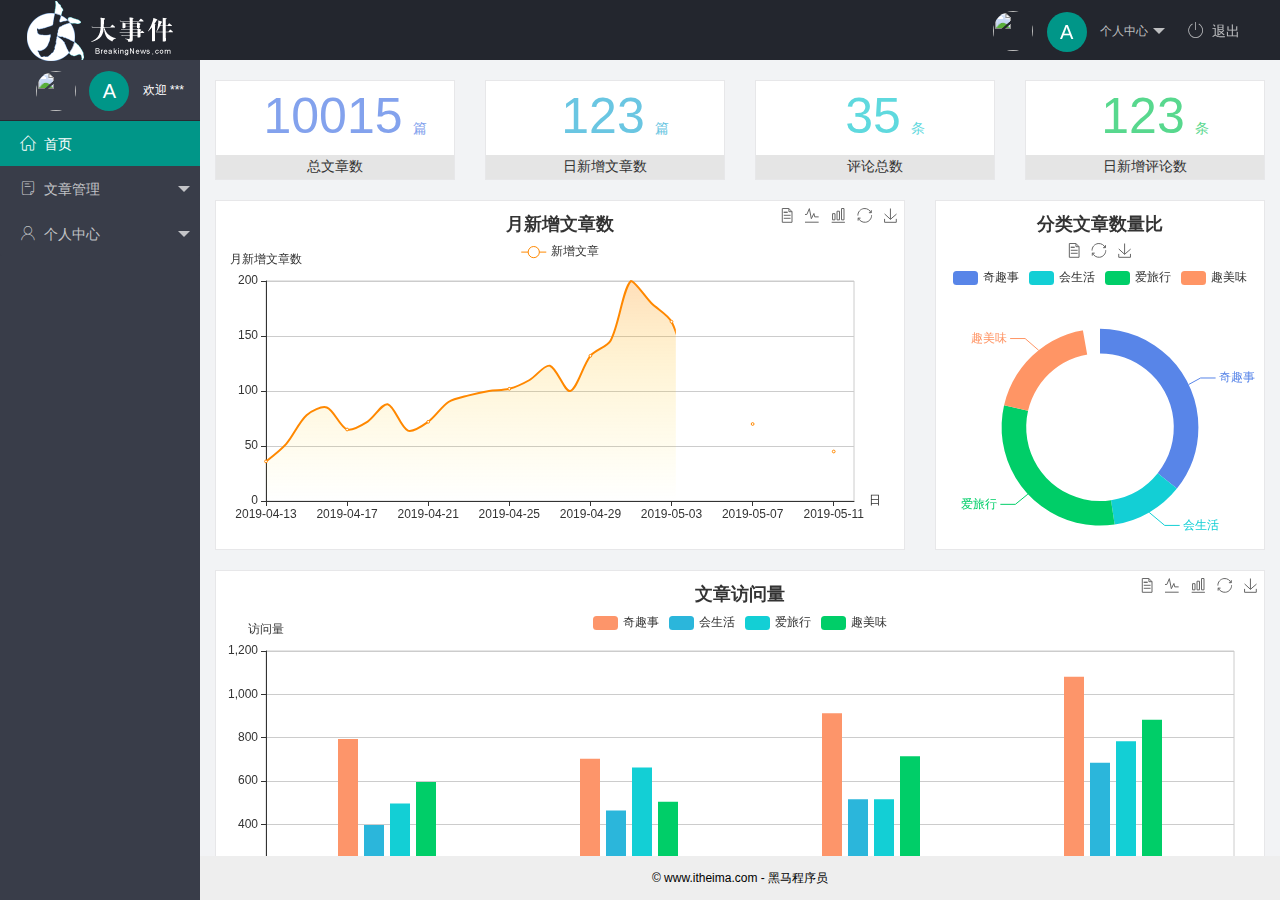
==== commit 12694e61: "完成个人中心的开发" ====
--- a/index.html
+++ b/index.html
@@ -8,7 +8,7 @@
     <link rel="stylesheet" href="/assets/lib/layui/css/layui.css" />
     <!-- 导入第三方图标库 -->
     <link rel="stylesheet" href="/assets/fonts/iconfont.css" />
-    <!-- 导入自己的样式表文件： -->
+    <!-- 导入自己的样式表 -->
     <link rel="stylesheet" href="/assets/css/index.css" />
   </head>
   <body class="layui-layout-body">
@@ -21,33 +21,29 @@
         <ul class="layui-nav layui-layout-right">
           <li class="layui-nav-item">
             <a href="javascript:;" class="userinfo">
-                <img src="http://t.cn/RCzsdCq" class="layui-nav-img" />
-                <span class="text-avatar">A</span>
-                个人中心
-              </a>
+              <img src="http://t.cn/RCzsdCq" class="layui-nav-img" />
+              <span class="text-avatar">A</span>
+              个人中心
+            </a>
             <dl class="layui-nav-child">
-              <dd><a href="">基本资料</a></dd>
-              <dd><a href="">更换头像</a></dd>
-              <dd><a href="">重置密码</a></dd>
+              <dd><a href="/user/user_info.html" target="fm">基本资料</a></dd>
+              <dd><a href="/user/user_avatar.html" target="fm">更换头像</a></dd>
+              <dd><a href="/user/user_pwd.html" target="fm">重置密码</a></dd>
             </dl>
           </li>
           <li class="layui-nav-item">
             <a href="javascript:;" id="btnLogout"><span class="iconfont icon-tuichu"></span>退出</a>
-        </li>
+          </li>
         </ul>
       </div>
-      
-      
-      
-    </div>
 
-    <div class="layui-side layui-bg-black">
+      <div class="layui-side layui-bg-black">
         <div class="layui-side-scroll">
-            <div class="userinfo">
-                <img src="http://t.cn/RCzsdCq" class="layui-nav-img" />
-                <span class="text-avatar">A</span>
-                <span id="welcome">欢迎 ***</span>
-            </div>
+          <div class="userinfo">
+            <img src="http://t.cn/RCzsdCq" class="layui-nav-img" />
+            <span class="text-avatar">A</span>
+            <span id="welcome">欢迎 ***</span>
+          </div>
           <!-- 左侧导航区域（可配合layui已有的垂直导航） -->
           <ul class="layui-nav layui-nav-tree" lay-shrink="all">
             <li class="layui-nav-item layui-this">
@@ -57,7 +53,7 @@
               <a class="" href="javascript:;"><span class="iconfont icon-16"></span>文章管理</a>
               <dl class="layui-nav-child">
                 <dd>
-                  <a href="javascript:;"><i class="layui-icon layui-icon-app"></i>文章类别</a>
+                  <a href="/article/art_cate.html" target="fm"><i class="layui-icon layui-icon-app"></i>文章类别</a>
                 </dd>
                 <dd>
                   <a href="javascript:;"><i class="layui-icon layui-icon-app"></i>文章列表</a>
@@ -71,27 +67,30 @@
               <a href="javascript:;"><span class="iconfont icon-user"></span>个人中心</a>
               <dl class="layui-nav-child">
                 <dd>
-                  <a href="javascript:;"><i class="layui-icon layui-icon-app"></i>基本资料</a>
+                  <a href="/user/user_info.html" target="fm"><i class="layui-icon layui-icon-app"></i>基本资料</a>
                 </dd>
                 <dd>
-                  <a href="javascript:;"><i class="layui-icon layui-icon-app"></i>更换头像</a>
+                  <a href="/user/user_avatar.html" target="fm"><i class="layui-icon layui-icon-app"></i>更换头像</a>
                 </dd>
                 <dd>
-                  <a href="javascript:;"><i class="layui-icon layui-icon-app"></i>重置密码</a>
+                  <a href="/user/user_pwd.html" target="fm"><i class="layui-icon layui-icon-app"></i>重置密码</a>
                 </dd>
               </dl>
             </li>
           </ul>
         </div>
       </div>
+
       <div class="layui-body">
         <!-- 内容主体区域 -->
-        <iframe name="fm" src="" frameborder="0"></iframe>
+        <iframe name="fm" src="/home/dashboard.html" frameborder="0"></iframe>
       </div>
+
       <div class="layui-footer">
         <!-- 底部固定区域 -->
         © www.itheima.com - 黑马程序员
       </div>
+    </div>
     <!-- 导入 layui 的JS文件 -->
     <script src="/assets/lib/layui/layui.all.js"></script>
     <!-- 导入 jQuery -->
@@ -101,4 +100,4 @@
     <!-- 导入自己的 js 文件 -->
     <script src="/assets/js/index.js"></script>
   </body>
-</html>+</html>
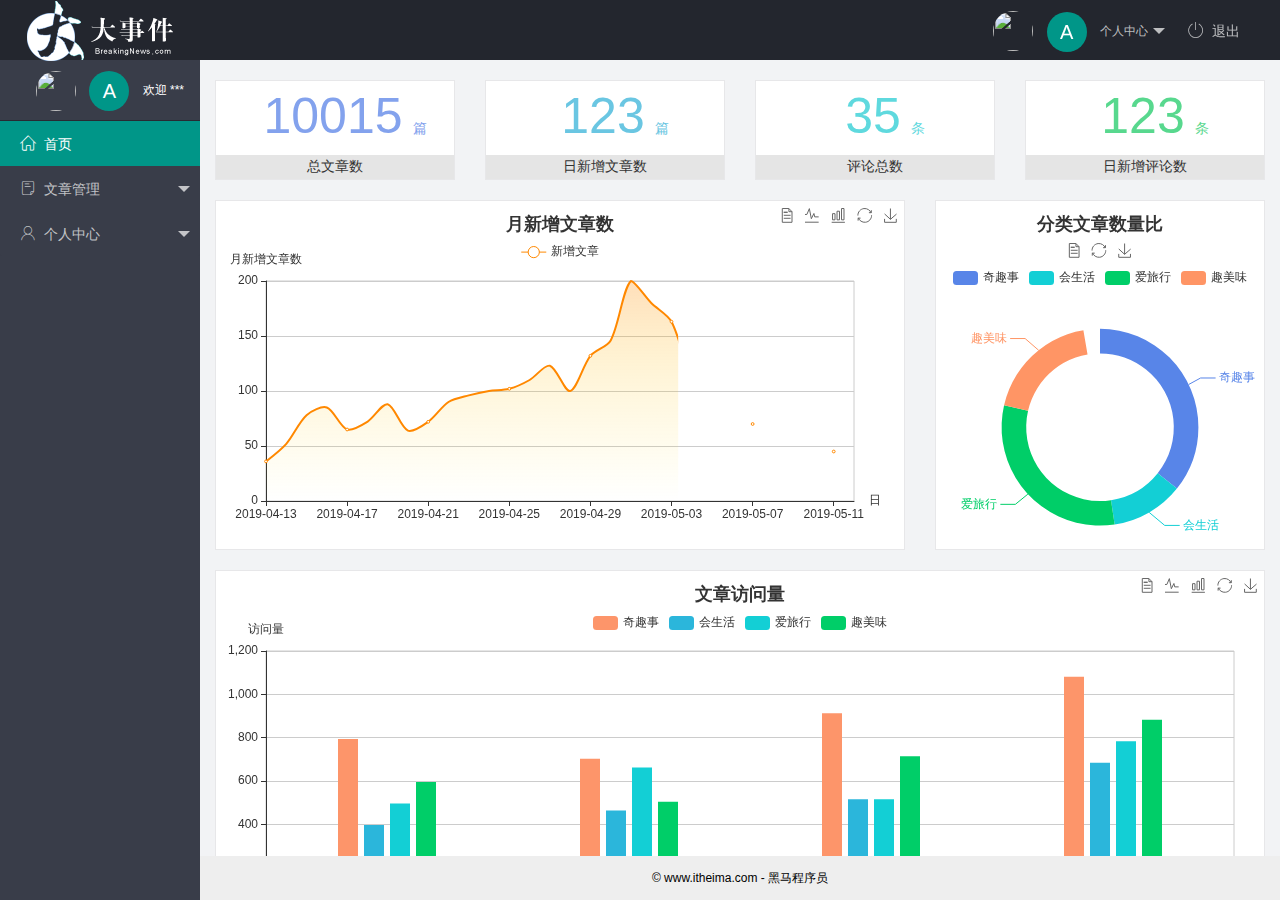
==== commit 9136648a: "xx" ====
--- a/index.html
+++ b/index.html
@@ -56,7 +56,7 @@
                   <a href="/article/art_cate.html" target="fm"><i class="layui-icon layui-icon-app"></i>文章类别</a>
                 </dd>
                 <dd>
-                  <a href="javascript:;"><i class="layui-icon layui-icon-app"></i>文章列表</a>
+                  <a href="/article/art_list.html" target="fm"><i class="layui-icon layui-icon-app"></i>文章列表</a>
                 </dd>
                 <dd>
                   <a href="javascript:;"><i class="layui-icon layui-icon-app"></i>发布文章</a>
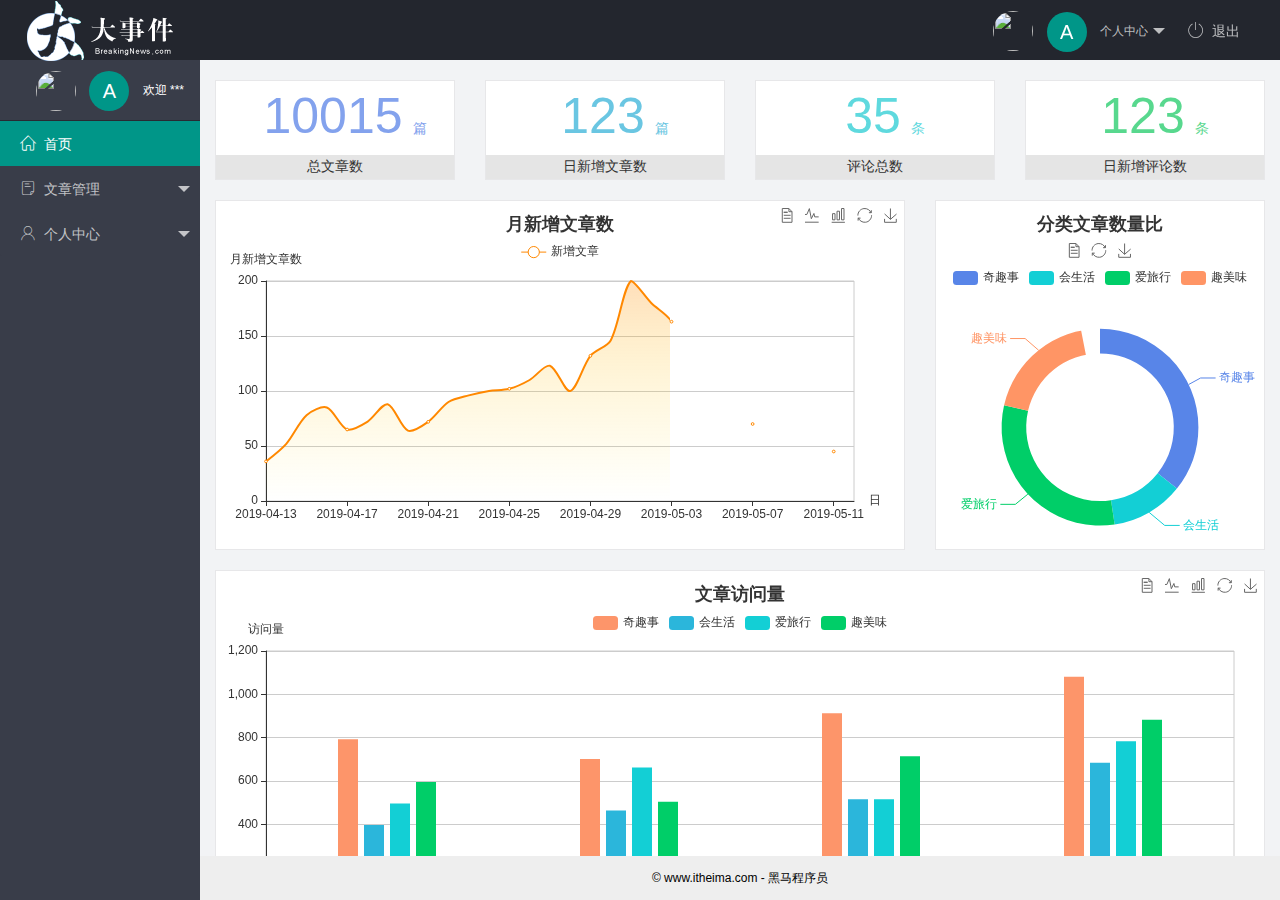
==== commit 377069e3: "完成文章管理相关功能的开发" ====
--- a/index.html
+++ b/index.html
@@ -59,7 +59,7 @@
                   <a href="/article/art_list.html" target="fm"><i class="layui-icon layui-icon-app"></i>文章列表</a>
                 </dd>
                 <dd>
-                  <a href="javascript:;"><i class="layui-icon layui-icon-app"></i>发布文章</a>
+                  <a href="/article/art_pub.html" target="fm"><i class="layui-icon layui-icon-app"></i>发布文章</a>
                 </dd>
               </dl>
             </li>
